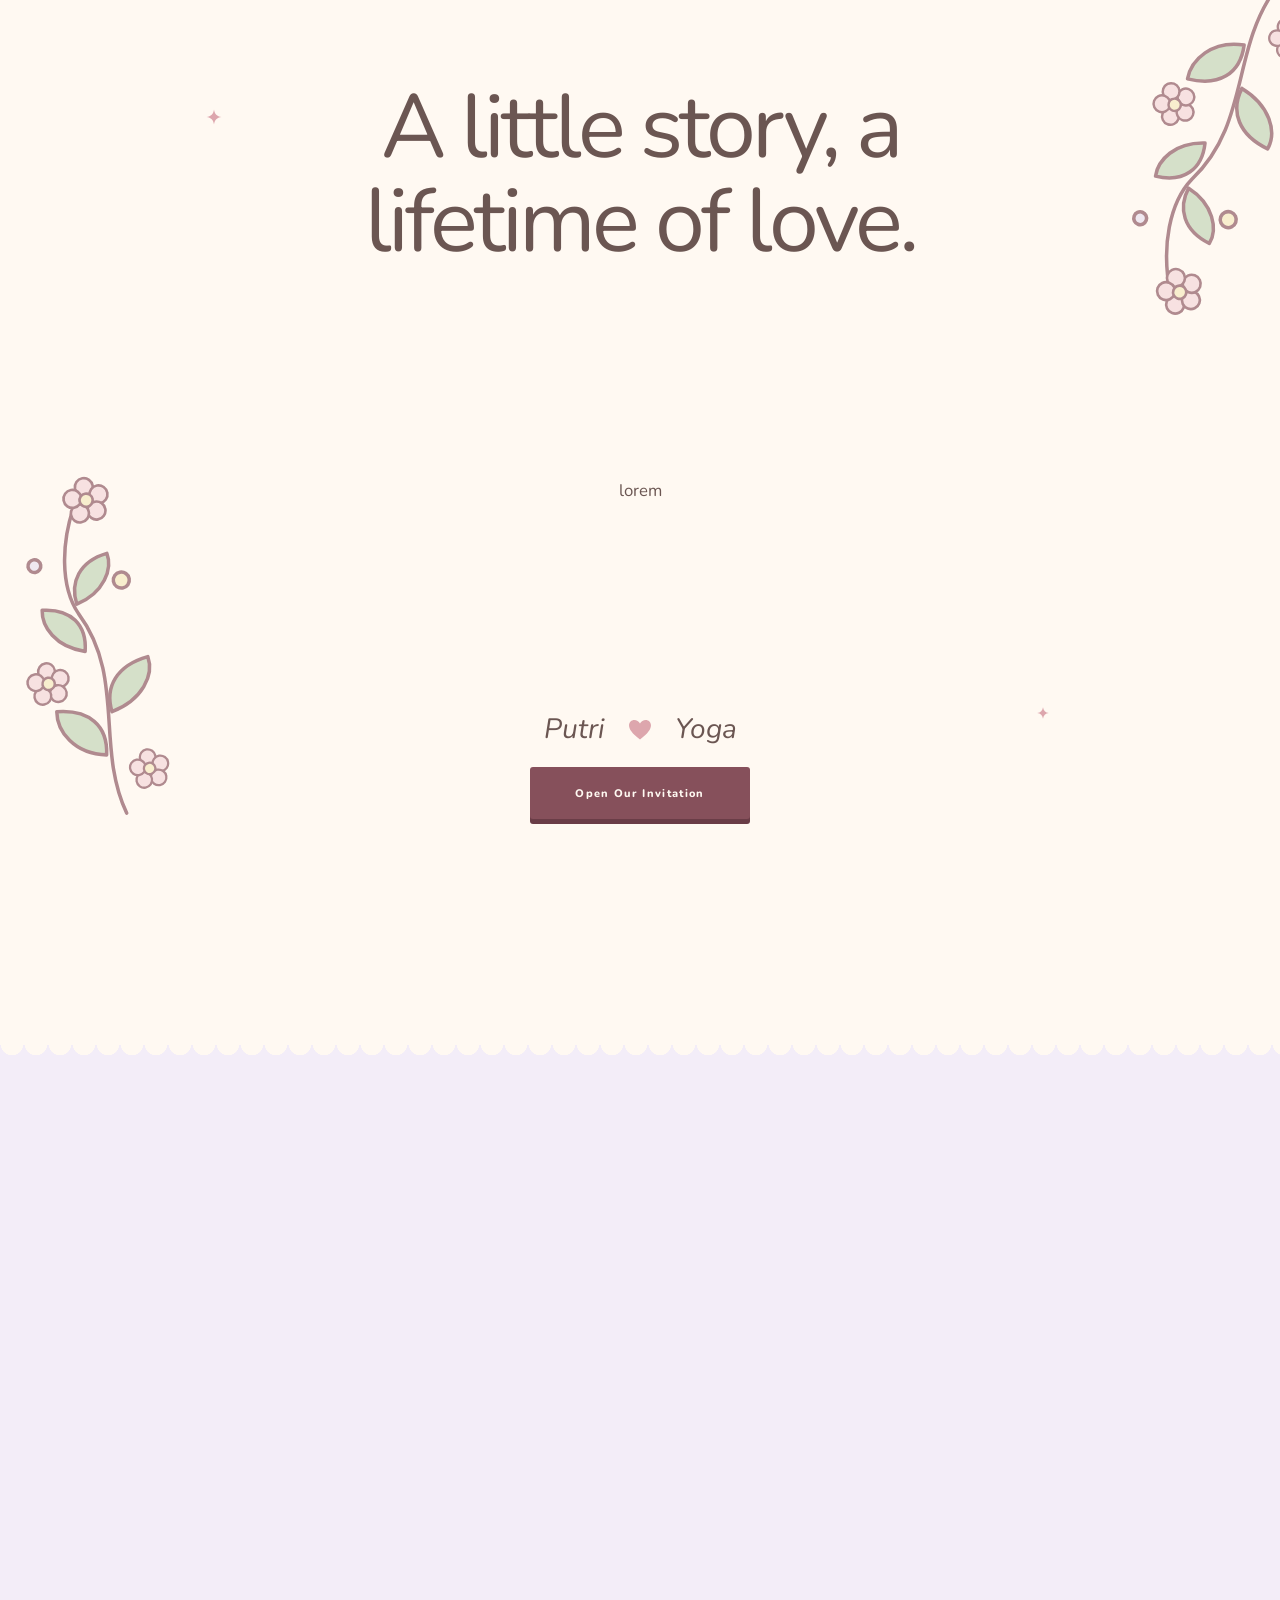
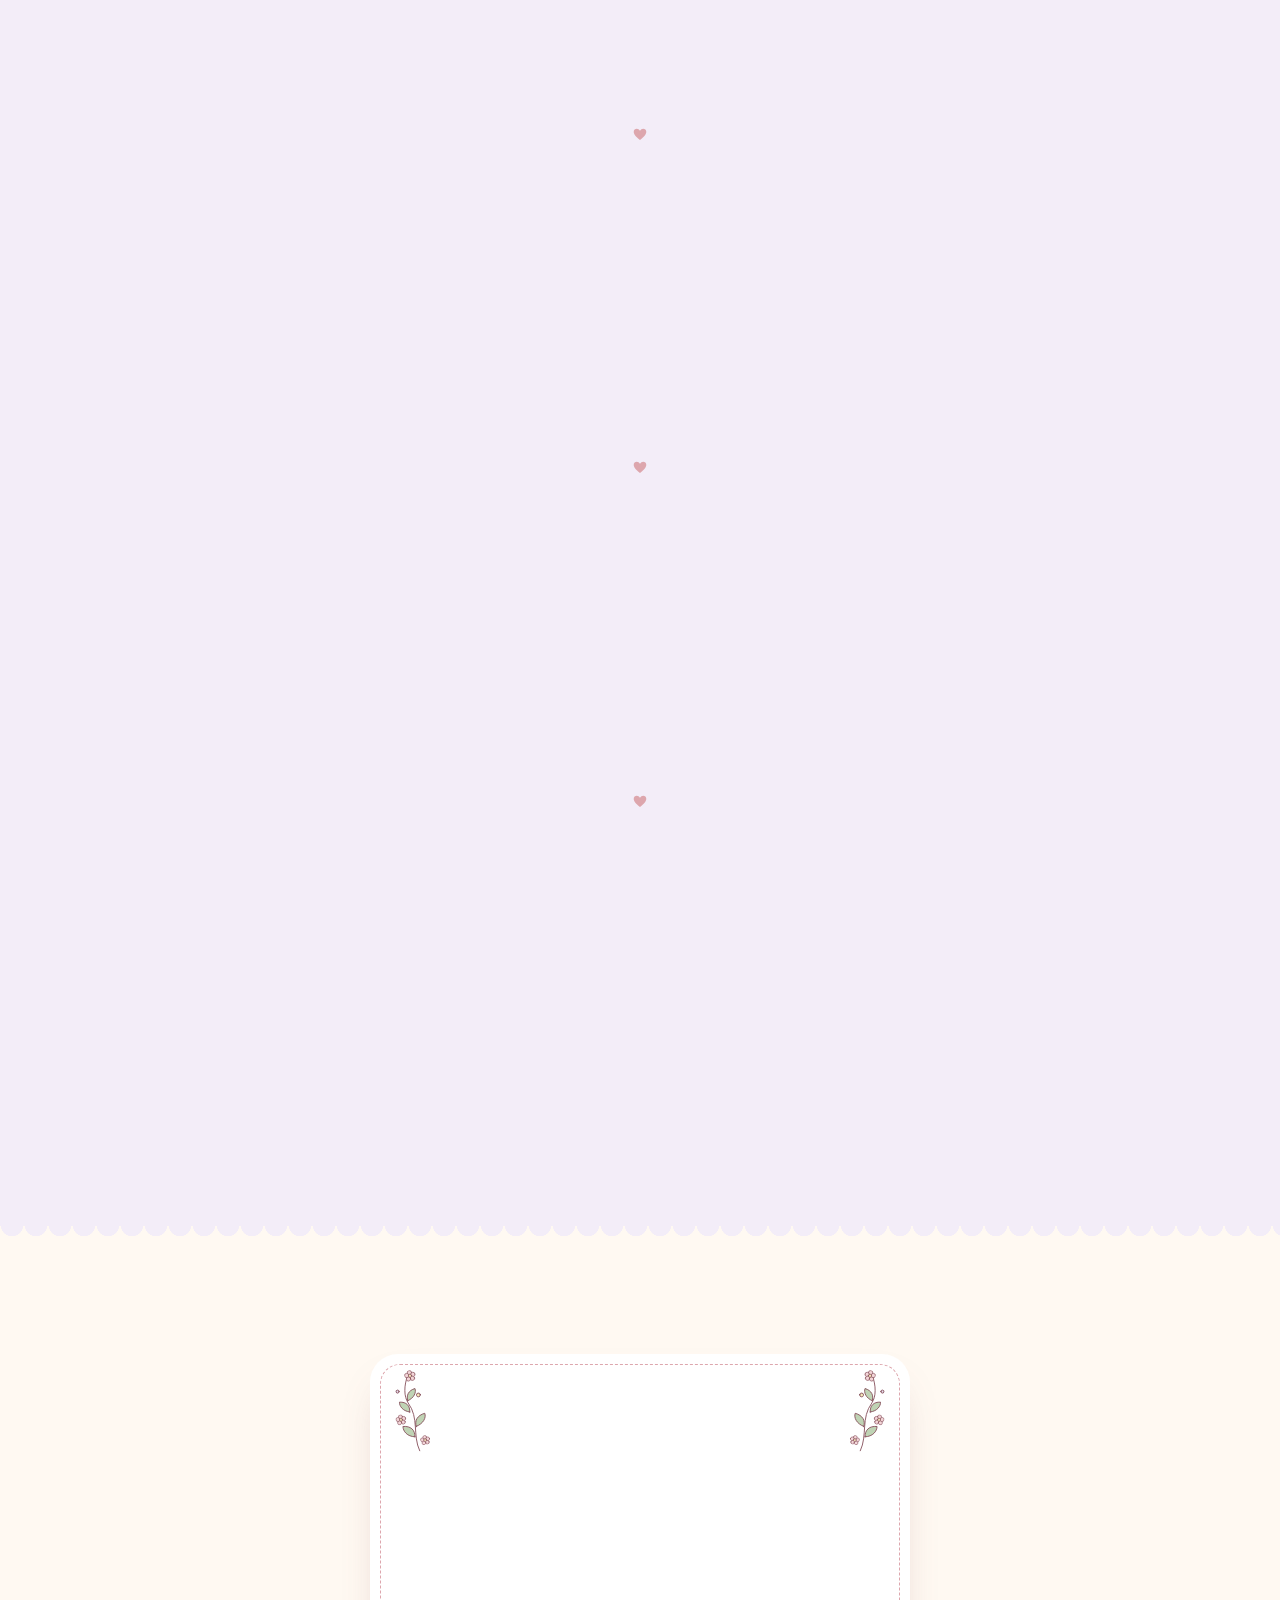
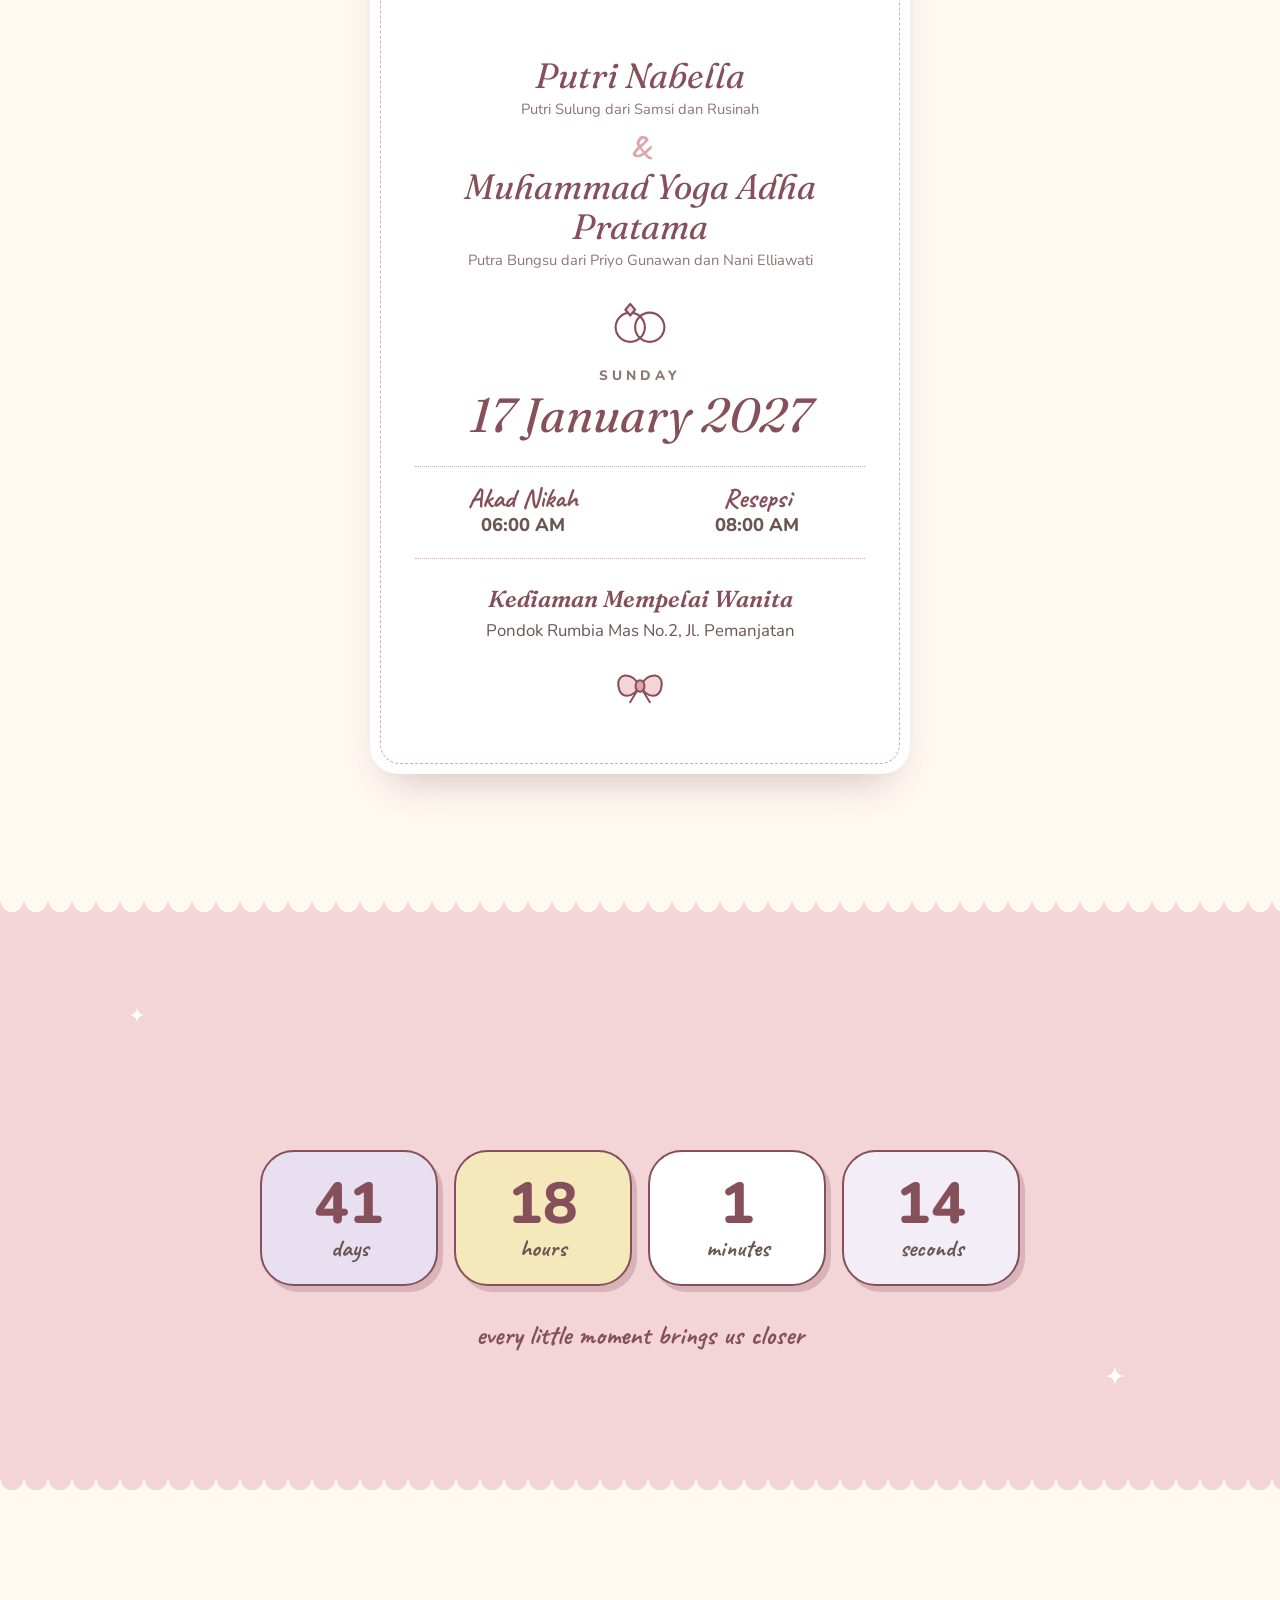
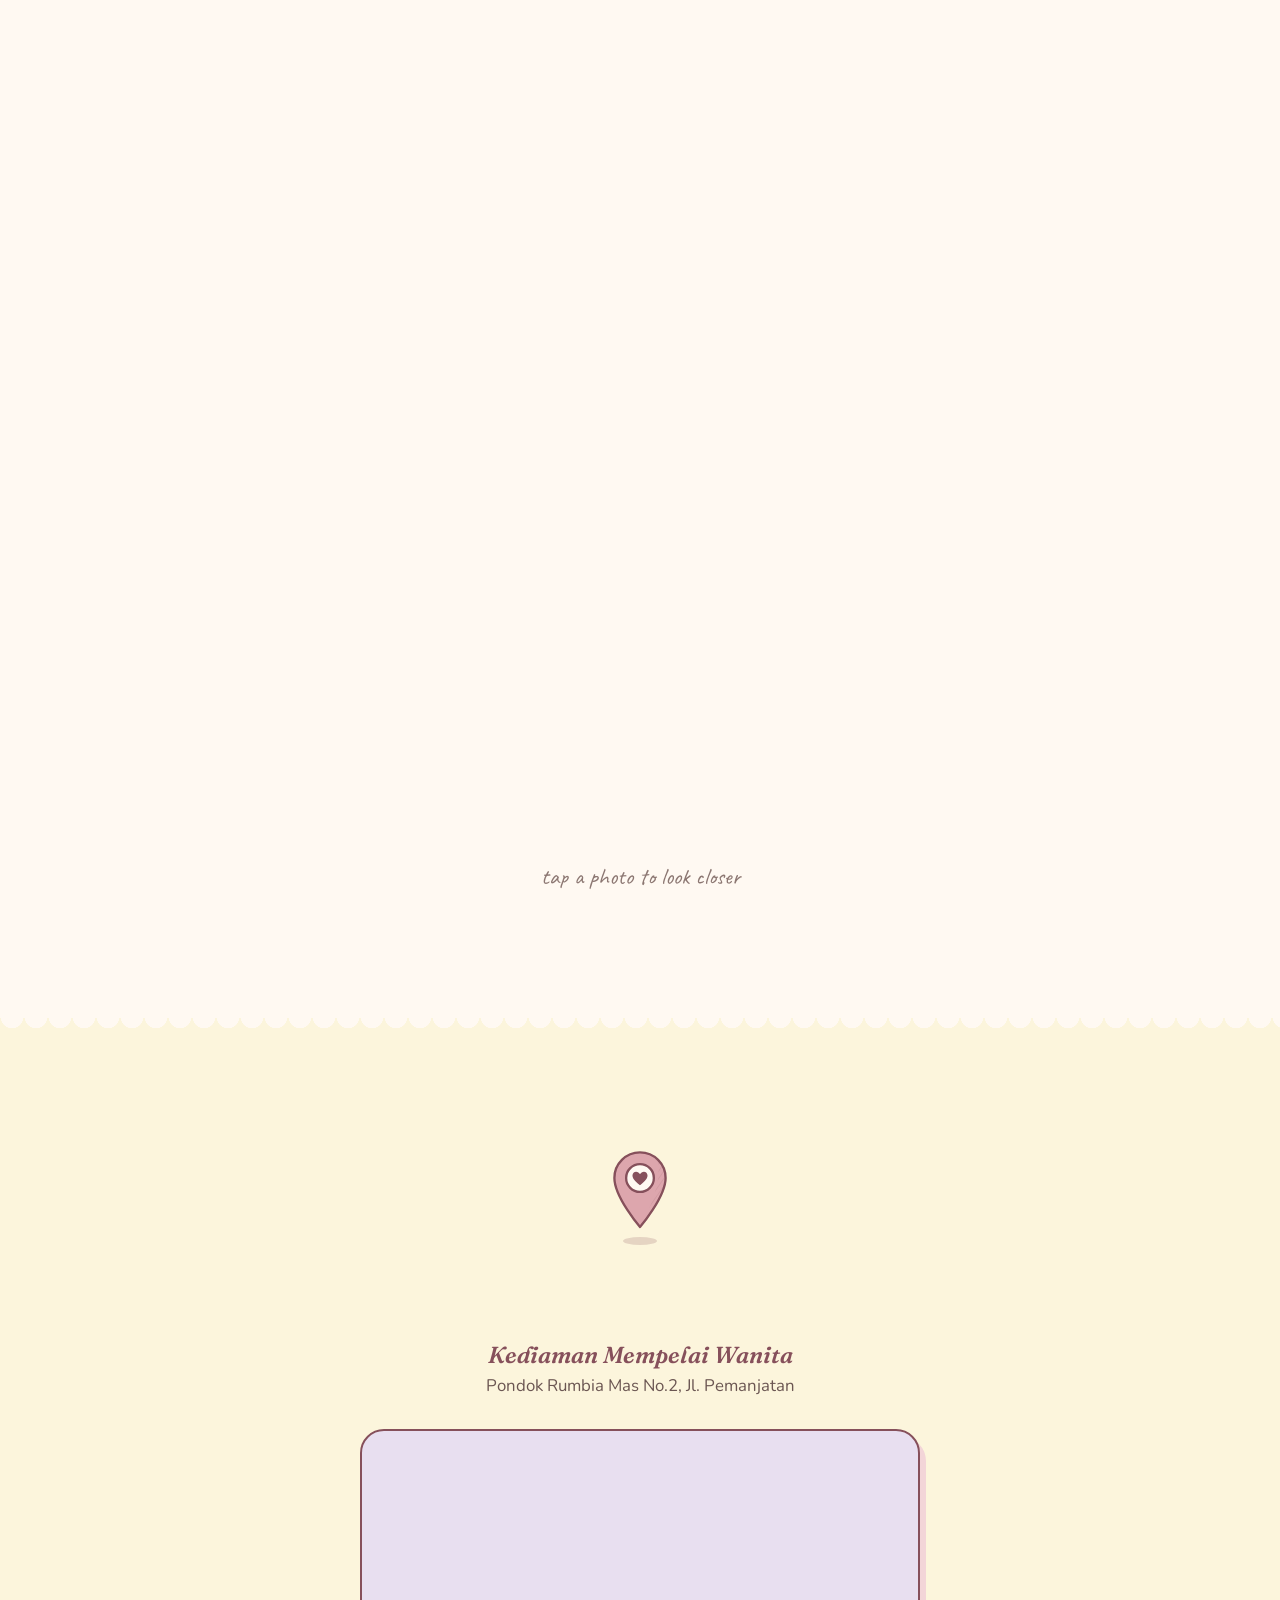
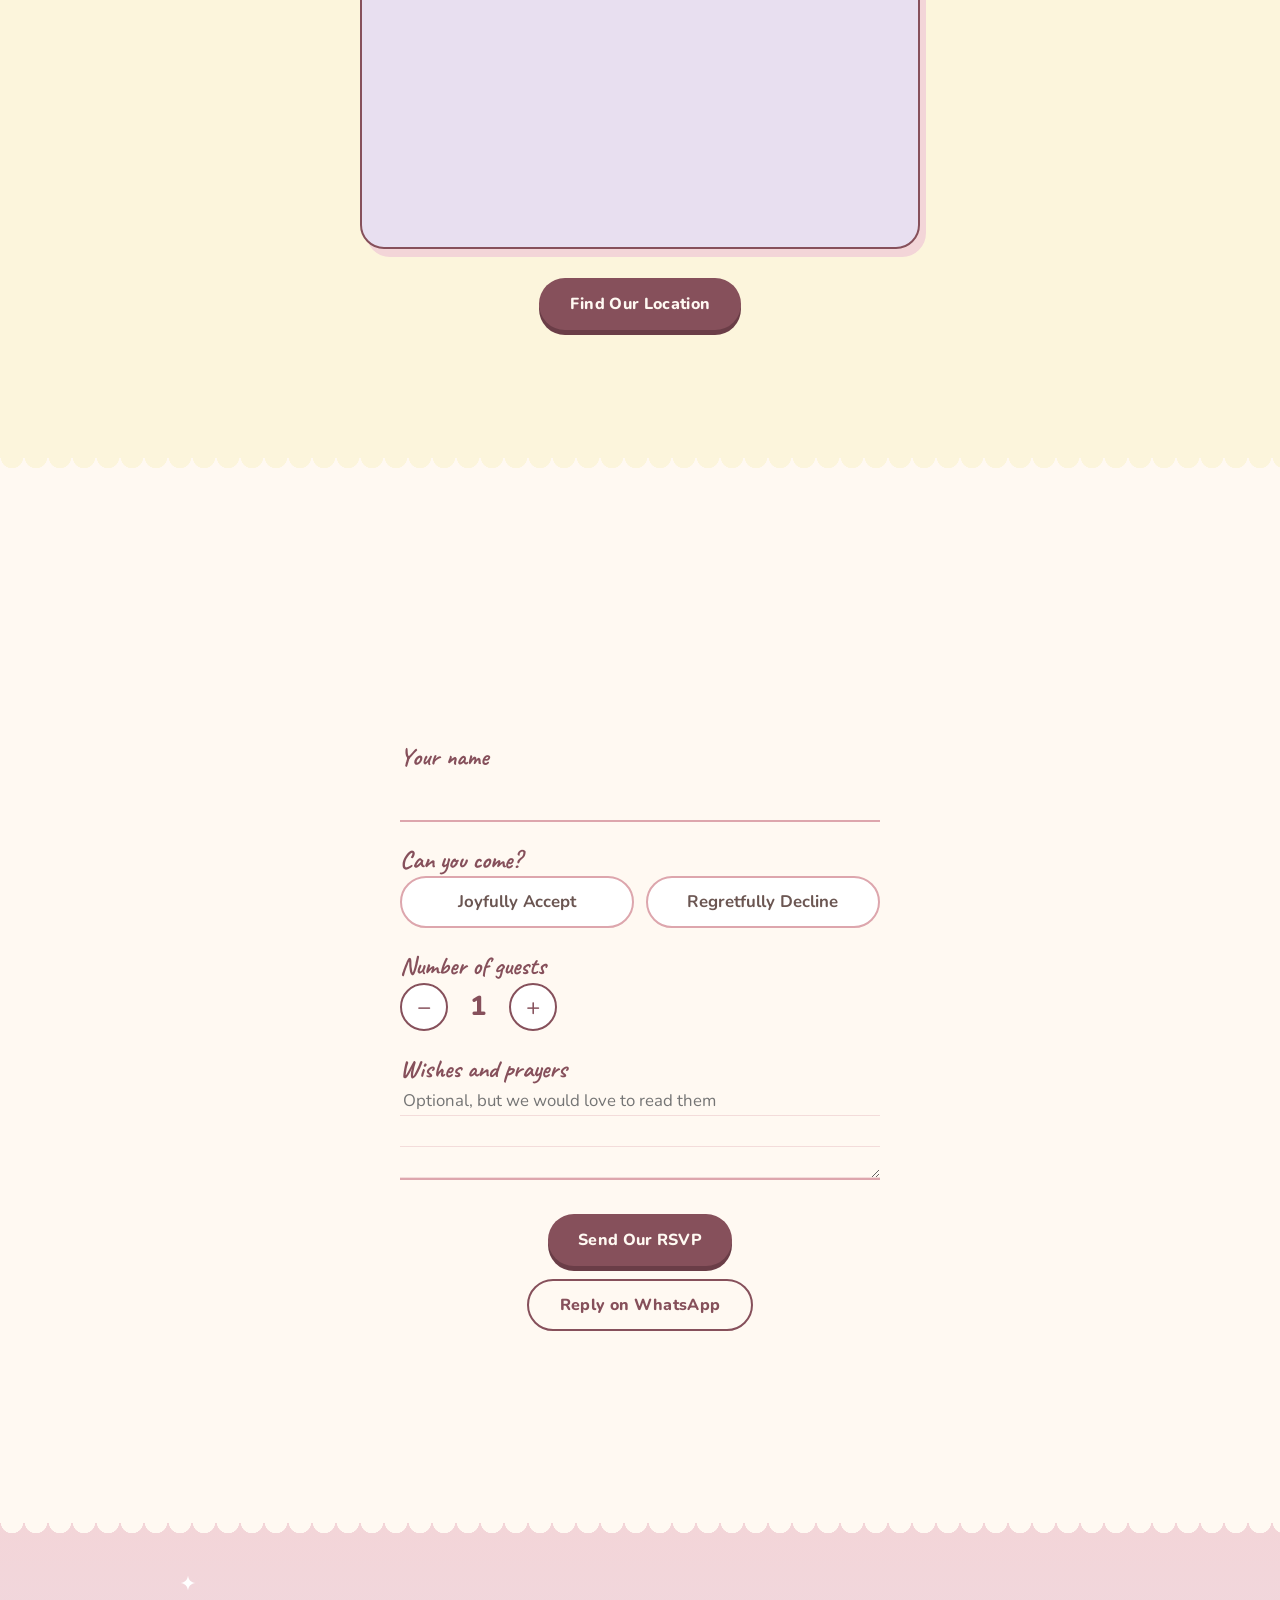
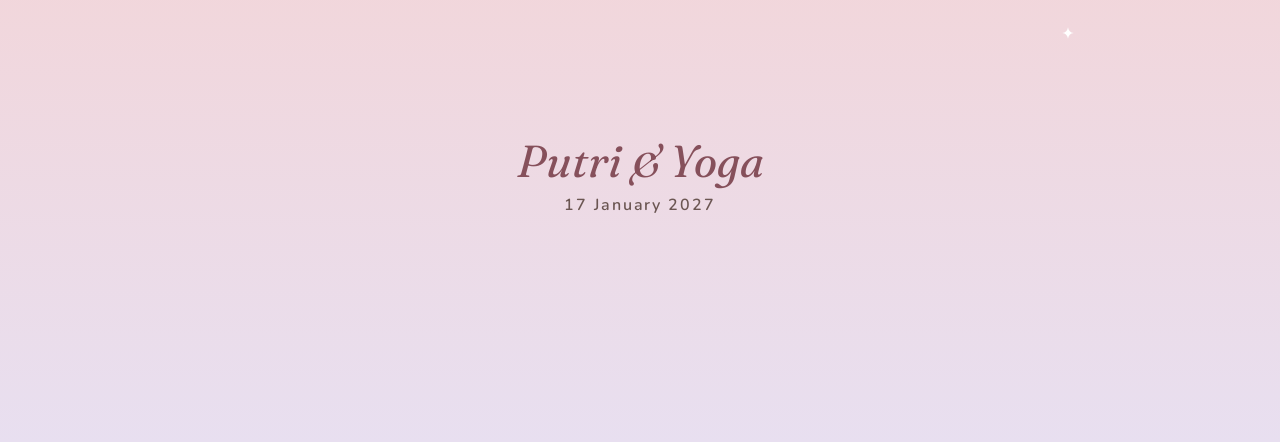
==== mixed.html @ 6aa639ff "mixed revision" ====
<!doctype html>
<html lang="en">
  <head>
    <meta charset="UTF-8" />
    <meta
      name="viewport"
      content="width=device-width, initial-scale=1, viewport-fit=cover"
    />
    <title>The Wedding of Putri &amp; Yoga</title>
    <meta
      name="description"
      content="A little story, a lifetime of love. You are invited to our wedding."
    />
    <!-- WhatsApp / social preview: host the page, then set og:image to an absolute URL of a nice cover picture -->
    <meta property="og:title" content="The Wedding of Putri &amp; Yoga" />
    <meta
      property="og:description"
      content="A little story, a lifetime of love. Open our invitation."
    />
    <meta property="og:type" content="website" />
    <meta name="theme-color" content="#FFF9F2" />
    <link rel="preconnect" href="https://fonts.googleapis.com" />
    <link rel="preconnect" href="https://fonts.gstatic.com" crossorigin />
    <link
      href="https://fonts.googleapis.com/css2?family=Caveat:wght@500;700&family=Fraunces:ital,opsz,wght@0,9..144,400;0,9..144,600;1,9..144,400;1,9..144,600&family=Nunito:wght@400;600;800&display=swap"
      rel="stylesheet"
    />
    <link rel="stylesheet" href="style.css" />
    <noscript
      ><style>
        #intro {
          display: none;
        }
        .w,
        .rv,
        .pop {
          opacity: 1 !important;
          transform: none !important;
          filter: none !important;
        }
      </style></noscript
    >
  </head>
  <body class="locked">
    <!-- =====================================================================
     SVG LIBRARY — every illustration is drawn once here and reused.
     Same pencil outline (#86505B), same pastel fills, same hatch shading.
     ===================================================================== -->
    <svg
      width="0"
      height="0"
      style="position: absolute"
      aria-hidden="true"
      focusable="false"
    >
      <defs>
        <filter id="wobble" x="-5%" y="-5%" width="110%" height="110%">
          <feTurbulence
            type="fractalNoise"
            baseFrequency="0.035"
            numOctaves="2"
            seed="7"
            result="n"
          />
          <feDisplacementMap
            in="SourceGraphic"
            in2="n"
            scale="2.6"
            xChannelSelector="R"
            yChannelSelector="G"
          />
        </filter>
        <!-- colored-pencil hatching used for soft shading -->
        <pattern
          id="hatch"
          width="4"
          height="4"
          patternUnits="userSpaceOnUse"
          patternTransform="rotate(35)"
        >
          <line
            x1="0"
            y1="0"
            x2="0"
            y2="4"
            stroke="#86505B"
            stroke-width="1"
            stroke-opacity=".22"
          />
        </pattern>

        <!-- small decorations -->
        <symbol id="i-heart" viewBox="0 0 24 24">
          <path
            d="M12 21C5.2 15.8 2.6 12.3 2.6 8.8 2.6 6 4.7 4.2 7.1 4.2c2.1 0 3.8 1.2 4.9 3 1.1-1.8 2.8-3 4.9-3 2.4 0 4.5 1.8 4.5 4.6 0 3.5-2.6 7-9.4 12.2Z"
            fill="currentColor"
          />
        </symbol>
        <symbol id="i-sparkle" viewBox="0 0 24 24">
          <path
            d="M12 2C12.8 8 16 11.2 22 12C16 12.8 12.8 16 12 22C11.2 16 8 12.8 2 12C8 11.2 11.2 8 12 2Z"
            fill="currentColor"
          />
        </symbol>
        <symbol id="i-flower" viewBox="0 0 40 40">
          <g class="ln" stroke-width="1.6" fill="#F3D5D8">
            <circle cx="20" cy="9" r="7.5" />
            <circle cx="31" cy="17" r="7.5" />
            <circle cx="27" cy="30" r="7.5" />
            <circle cx="13" cy="30" r="7.5" />
            <circle cx="9" cy="17" r="7.5" />
          </g>
          <circle
            class="ln"
            stroke-width="1.6"
            cx="20"
            cy="20"
            r="5.5"
            fill="#F5E9BB"
          />
        </symbol>
        <symbol id="i-bow" viewBox="0 0 60 40">
          <path
            class="ln"
            d="M30 20C20 3 4 6 6 20C8 35 22 34 30 20Z"
            fill="#F3D5D8"
          />
          <path
            class="ln"
            d="M30 20C40 3 56 6 54 20C52 35 38 34 30 20Z"
            fill="#F3D5D8"
          />
          <path class="ln" d="M27 25L19 38M33 25L41 38" fill="none" />
          <ellipse class="ln" cx="30" cy="20" rx="5" ry="6.5" fill="#DDA6AD" />
        </symbol>
        <symbol id="i-rings" viewBox="0 0 80 50">
          <circle
            class="ln"
            cx="30"
            cy="30"
            r="15"
            fill="none"
            stroke="#DDA6AD"
            stroke-width="4.5"
          />
          <circle
            class="ln"
            cx="50"
            cy="30"
            r="15"
            fill="none"
            stroke="#E7CF7A"
            stroke-width="4.5"
          />
          <path
            class="ln"
            d="M30 6L35 12L30 18L25 12Z"
            fill="#E8DFF0"
            stroke-width="1.8"
          />
        </symbol>
        <symbol id="i-pin" viewBox="0 0 60 80">
          <path
            class="ln"
            d="M30 76C30 76 6 48 6 30A24 24 0 0 1 54 30C54 48 30 76 30 76Z"
            fill="#DDA6AD"
          />
          <path
            d="M30 76C30 76 54 48 54 30C54 24 51 18 47 14C50 40 36 64 30 76Z"
            fill="url(#hatch)"
          />
          <circle class="ln" cx="30" cy="30" r="13" fill="#FFF9F2" />
          <use
            href="#i-heart"
            x="21"
            y="21"
            width="18"
            height="18"
            color="#86505B"
          />
        </symbol>
        <!-- delicate floral branch -->
        <symbol id="i-branch" viewBox="0 0 120 220">
          <path
            class="ln"
            d="M70 214C58 170 84 130 62 86C54 68 58 40 74 14"
            fill="none"
          />
          <g class="ln" stroke-width="1.8" fill="#BFD3B4">
            <path d="M64 176C44 172 36 156 38 144C58 146 68 158 64 176Z" />
            <path d="M72 150C92 146 102 132 100 120C80 122 70 134 72 150Z" />
            <path d="M62 110C44 104 38 90 40 80C58 82 66 94 62 110Z" />
            <path d="M62 80C80 76 88 62 86 52C68 54 60 66 62 80Z" />
          </g>
          <use href="#i-flower" x="22" y="112" width="28" height="28" />
          <use href="#i-flower" x="76" y="176" width="26" height="26" />
          <use href="#i-flower" x="64" y="2" width="30" height="30" />
          <circle
            class="ln"
            stroke-width="1.6"
            cx="92"
            cy="70"
            r="5"
            fill="#F5E9BB"
          />
          <circle
            class="ln"
            stroke-width="1.6"
            cx="40"
            cy="52"
            r="4"
            fill="#E8DFF0"
          />
        </symbol>

        <!-- mini story scenes -->
        <symbol id="s-umbrella" viewBox="0 0 80 80">
          <g class="ln" fill="#F3D5D8">
            <path
              d="M6 36A24 24 0 0 1 54 36Q46 30 38 36Q30 30 22 36Q14 30 6 36Z"
            />
          </g>
          <path class="ln" d="M30 36V64Q30 70 24 68" fill="none" />
          <g class="ln" fill="#E8DFF0">
            <path
              d="M40 46A18 18 0 0 1 76 46Q70 41 64 46Q58 41 52 46Q46 41 40 46Z"
            />
          </g>
          <path class="ln" d="M58 46V68Q58 73 63 71" fill="none" />
          <path
            class="ln"
            stroke-width="1.8"
            d="M10 10v6M24 4v6M44 12v6M70 22v6M4 50v6"
            fill="none"
          />
        </symbol>
        <symbol id="s-cups" viewBox="0 0 80 80">
          <use
            href="#i-heart"
            x="28"
            y="4"
            width="24"
            height="24"
            color="#DDA6AD"
          />
          <path
            class="ln"
            d="M8 40H36V52A10 10 0 0 1 26 62H18A10 10 0 0 1 8 52Z"
            fill="#F5E9BB"
          />
          <path class="ln" d="M36 43H40A5 5 0 0 1 40 53H35" fill="none" />
          <path
            class="ln"
            d="M44 40H72V52A10 10 0 0 1 62 62H54A10 10 0 0 1 44 52Z"
            fill="#E8DFF0"
          />
          <path class="ln" d="M72 43H76A5 5 0 0 1 76 53H71" fill="none" />
          <path class="ln" d="M4 68H76" fill="none" />
        </symbol>
        <symbol id="s-plane" viewBox="0 0 80 80">
          <path class="ln" d="M10 42L72 14L52 66L39 46Z" fill="#FFF9F2" />
          <path class="ln" d="M72 14L39 46L36 60L52 66" fill="#E8DFF0" />
          <path
            class="ln"
            stroke-dasharray="3 5"
            d="M4 68C14 56 20 64 28 54"
            fill="none"
          />
        </symbol>
        <symbol id="s-rings" viewBox="0 0 80 80">
          <use href="#i-rings" x="0" y="16" width="80" height="50" />
          <use
            href="#i-sparkle"
            x="58"
            y="6"
            width="16"
            height="16"
            color="#DDA6AD"
          />
        </symbol>

        <!-- ======= THE BRIDE (hand-drawn digital portrait, replace colors/hair to match) ======= -->
        <symbol id="bride" viewBox="0 0 160 340">
          <path
            class="ln"
            d="M80 30C26 30 16 120 22 232C50 250 110 250 138 232C144 120 134 30 80 30Z"
            fill="#E8DFF0"
            fill-opacity=".8"
          />
          <path
            class="ln"
            d="M80 38C40 38 30 84 34 140C36 168 54 176 60 160L100 160C106 176 124 168 126 140C130 84 120 38 80 38Z"
            fill="#7A5650"
          />
          <rect x="72" y="132" width="16" height="22" fill="#FBE3D3" />
          <path
            class="ln"
            d="M62 146L98 146C102 186 116 244 140 316C108 330 52 330 20 316C44 244 58 186 62 146Z"
            fill="#FFFDF8"
          />
          <path
            d="M98 146C102 186 116 244 140 316C128 322 118 324 108 326C114 262 108 196 98 146Z"
            fill="url(#hatch)"
          />
          <path
            class="ln"
            stroke-width="1.6"
            opacity=".55"
            d="M28 302C50 314 110 314 132 302"
            fill="none"
          />
          <path
            class="ln"
            d="M60 176C74 184 86 184 100 176L103 190C86 198 74 198 57 190Z"
            fill="#DDA6AD"
          />
          <use href="#i-bow" x="62" y="176" width="36" height="24" />
          <ellipse
            class="ln"
            cx="52"
            cy="190"
            rx="10"
            ry="34"
            transform="rotate(14 52 190)"
            fill="#FFFDF8"
          />
          <ellipse
            class="ln"
            cx="108"
            cy="190"
            rx="10"
            ry="34"
            transform="rotate(-14 108 190)"
            fill="#FFFDF8"
          />
          <!-- bouquet -->
          <ellipse
            class="ln"
            stroke-width="1.8"
            cx="62"
            cy="236"
            rx="14"
            ry="6"
            transform="rotate(-28 62 236)"
            fill="#BFD3B4"
          />
          <ellipse
            class="ln"
            stroke-width="1.8"
            cx="98"
            cy="236"
            rx="14"
            ry="6"
            transform="rotate(28 98 236)"
            fill="#BFD3B4"
          />
          <circle
            class="ln"
            stroke-width="1.8"
            cx="80"
            cy="226"
            r="11"
            fill="#F3A9B2"
          />
          <circle
            class="ln"
            stroke-width="1.8"
            cx="66"
            cy="238"
            r="10"
            fill="#CDBBE3"
          />
          <circle
            class="ln"
            stroke-width="1.8"
            cx="94"
            cy="238"
            r="10"
            fill="#F5E9BB"
          />
          <circle cx="80" cy="226" r="3" fill="#86505B" opacity=".6" />
          <circle class="ln" cx="68" cy="248" r="6.5" fill="#FBE3D3" />
          <circle class="ln" cx="92" cy="248" r="6.5" fill="#FBE3D3" />
          <!-- head -->
          <ellipse class="ln" cx="80" cy="100" rx="42" ry="40" fill="#FBE3D3" />
          <path
            class="ln"
            d="M38 94C42 56 68 50 80 58C92 50 118 56 122 94C108 80 96 72 80 72C64 74 52 80 38 94Z"
            fill="#7A5650"
          />
          <use href="#i-flower" x="40" y="46" width="22" height="22" />
          <use href="#i-flower" x="96" y="46" width="22" height="22" />
          <circle
            class="ln"
            stroke-width="1.6"
            cx="80"
            cy="54"
            r="6"
            fill="#F5E9BB"
          />
          <ellipse cx="64" cy="106" rx="3.3" ry="4.3" fill="#4A3333" />
          <ellipse cx="96" cy="106" rx="3.3" ry="4.3" fill="#4A3333" />
          <circle cx="65" cy="104.5" r="1.2" fill="#fff" />
          <circle cx="97" cy="104.5" r="1.2" fill="#fff" />
          <path
            class="ln"
            stroke-width="1.6"
            d="M58 101L54 98M102 101L106 98"
            fill="none"
          />
          <path
            class="ln"
            stroke-width="1.8"
            d="M57 94Q64 90 71 93M89 93Q96 90 103 94"
            fill="none"
            opacity=".7"
          />
          <circle cx="54" cy="118" r="7" fill="#F0A9B0" opacity=".55" />
          <circle cx="106" cy="118" r="7" fill="#F0A9B0" opacity=".55" />
          <path
            class="ln"
            stroke-width="2"
            d="M72 121Q80 129 88 121"
            fill="none"
          />
        </symbol>

        <!-- ======= THE GROOM ======= -->
        <symbol id="groom" viewBox="0 0 150 340">
          <rect
            class="ln"
            x="48"
            y="252"
            width="20"
            height="68"
            rx="9"
            fill="#B7A9CC"
          />
          <rect
            class="ln"
            x="82"
            y="252"
            width="20"
            height="68"
            rx="9"
            fill="#B7A9CC"
          />
          <ellipse class="ln" cx="56" cy="326" rx="16" ry="8" fill="#86505B" />
          <ellipse class="ln" cx="94" cy="326" rx="16" ry="8" fill="#86505B" />
          <rect
            class="ln"
            x="14"
            y="150"
            width="24"
            height="106"
            rx="12"
            fill="#CFC3E0"
            transform="rotate(5 26 150)"
          />
          <rect
            class="ln"
            x="112"
            y="150"
            width="24"
            height="106"
            rx="12"
            fill="#CFC3E0"
            transform="rotate(-5 124 150)"
          />
          <circle class="ln" cx="22" cy="264" r="8" fill="#F6D9C2" />
          <circle class="ln" cx="128" cy="264" r="8" fill="#F6D9C2" />
          <rect x="68" y="130" width="14" height="24" fill="#F6D9C2" />
          <path
            class="ln"
            d="M36 152C36 144 52 142 75 142C98 142 114 144 114 152L118 270C98 280 52 280 32 270Z"
            fill="#CFC3E0"
          />
          <path
            d="M96 150L118 270C108 274 100 277 92 278Z"
            fill="url(#hatch)"
          />
          <path class="ln" d="M60 144L75 216L90 144Z" fill="#FFFDF8" />
          <path
            class="ln"
            d="M60 144L72 192L52 172Z M90 144L78 192L98 172Z"
            fill="#B7A9CC"
          />
          <path
            class="ln"
            d="M75 160L60 152L60 168Z M75 160L90 152L90 168Z"
            fill="#86505B"
          />
          <circle
            class="ln"
            stroke-width="1.6"
            cx="75"
            cy="160"
            r="4"
            fill="#DDA6AD"
          />
          <circle cx="75" cy="208" r="2" fill="#86505B" />
          <circle cx="75" cy="226" r="2" fill="#86505B" />
          <use href="#i-flower" x="92" y="172" width="16" height="16" />
          <!-- head -->
          <g transform="translate(0 8)">
            <circle class="ln" cx="30" cy="96" r="7" fill="#F6D9C2" />
            <circle class="ln" cx="120" cy="96" r="7" fill="#F6D9C2" />
            <ellipse
              class="ln"
              cx="75"
              cy="92"
              rx="44"
              ry="42"
              fill="#F6D9C2"
            />
            <path
              class="ln"
              d="M31 88C26 44 58 32 78 36C104 34 124 54 119 90C112 70 98 62 80 62C62 62 42 70 31 88Z"
              fill="#4F3A36"
            />
            <ellipse cx="60" cy="98" rx="3.3" ry="4.3" fill="#4A3333" />
            <ellipse cx="90" cy="98" rx="3.3" ry="4.3" fill="#4A3333" />
            <circle cx="61" cy="96.5" r="1.2" fill="#fff" />
            <circle cx="91" cy="96.5" r="1.2" fill="#fff" />
            <path
              class="ln"
              stroke-width="2"
              d="M52 87Q60 83 67 87M83 87Q90 83 98 87"
              fill="none"
              opacity=".75"
            />
            <circle cx="49" cy="112" r="7" fill="#F0A9B0" opacity=".55" />
            <circle cx="101" cy="112" r="7" fill="#F0A9B0" opacity=".55" />
            <path
              class="ln"
              stroke-width="2"
              d="M64 111Q75 124 86 111Z"
              fill="#fff"
            />
            <g class="glasses" style="display: none">
              <circle
                class="ln"
                stroke-width="2"
                cx="60"
                cy="98"
                r="11"
                fill="none"
              />
              <circle
                class="ln"
                stroke-width="2"
                cx="90"
                cy="98"
                r="11"
                fill="none"
              />
              <path class="ln" stroke-width="2" d="M71 97H79" fill="none" />
            </g>
          </g>
        </symbol>

        <!-- ======= THE COUPLE (composed from bride + groom) ======= -->
        <symbol id="couple" viewBox="0 0 310 350">
          <ellipse
            cx="155"
            cy="338"
            rx="112"
            ry="8"
            fill="#DDA6AD"
            opacity=".35"
          />
          <g transform="rotate(3 94 340)">
            <use href="#bride" x="14" y="8" width="160" height="340" />
          </g>
          <g transform="rotate(-3 227 340)">
            <use href="#groom" x="146" y="-26" width="162" height="367" />
          </g>
          <use
            href="#i-heart"
            x="140"
            y="34"
            width="24"
            height="24"
            color="#DDA6AD"
            class="bob"
          />
          <use
            href="#i-sparkle"
            x="262"
            y="22"
            width="14"
            height="14"
            color="#E7CF7A"
          />
          <use
            href="#i-sparkle"
            x="30"
            y="30"
            width="12"
            height="12"
            color="#DDA6AD"
          />
        </symbol>
      </defs>
    </svg>

    <div id="hearts" aria-hidden="true"></div>
    <audio id="bgm" loop preload="none"></audio>
    <button
      id="music"
      class="music"
      type="button"
      aria-label="Play background music"
      aria-pressed="false"
    >
      <svg
        class="note-ic ic"
        viewBox="0 0 24 24"
        style="width: 22px; height: 22px"
        fill="currentColor"
      >
        <path
          d="M9 18V6l11-2v12"
          fill="none"
          stroke="currentColor"
          stroke-width="2"
          stroke-linecap="round"
          stroke-linejoin="round"
        />
        <circle cx="6.5" cy="18" r="3" />
        <circle cx="17.5" cy="16" r="3" />
      </svg>
      <span class="eq"><i></i><i></i><i></i></span>
    </button>
    <div id="toast" class="toast" role="status" aria-live="polite"></div>

    <!-- =====================================================================
     SECTION 1 — OPENING ENVELOPE
     ===================================================================== -->
    <section id="intro" aria-label="Opening">
      <svg
        class="intro-corner"
        style="left: -14px; bottom: 8%; transform: rotate(-10deg)"
        viewBox="0 0 120 220"
        aria-hidden="true"
      >
        <use href="#i-branch" />
      </svg>
      <svg
        class="intro-corner"
        style="right: -18px; top: -34px; transform: scaleX(-1) rotate(160deg)"
        viewBox="0 0 120 220"
        aria-hidden="true"
      >
        <use href="#i-branch" />
      </svg>
      <svg
        class="twinkle"
        style="left: 16%; top: 12%; width: 18px; height: 18px"
        viewBox="0 0 24 24"
        aria-hidden="true"
      >
        <use href="#i-sparkle" />
      </svg>
      <svg
        class="twinkle"
        style="right: 18%; bottom: 20%; width: 14px; height: 14px; --dl: 1.2s"
        viewBox="0 0 24 24"
        aria-hidden="true"
      >
        <use href="#i-sparkle" />
      </svg>

      <h2
        class="intro-title"
        id="introTitle"
        data-words="A little story, a lifetime of love."
      ></h2>

      <div class="stage" id="stage">lorem</div>

      <p class="intro-names">
        <span data-cfg="bride"></span
        ><svg class="ic" viewBox="0 0 24 24" aria-label="and">
          <use href="#i-heart" /></svg
        ><span data-cfg="groom"></span>
      </p>
      <button id="openBtn" class="btn intro-btn" type="button">
        Open Our Invitation
      </button>
    </section>

    <main id="site">
      <!-- =====================================================================
     SECTION 2 — WEDDING COVER
     ===================================================================== -->
      <section id="cover" class="sec bg-cream" aria-labelledby="coverNames">
        <svg
          class="twinkle"
          style="left: 12%; top: 16%; width: 16px; height: 16px"
          viewBox="0 0 24 24"
          aria-hidden="true"
        >
          <use href="#i-sparkle" />
        </svg>
        <svg
          class="twinkle"
          style="right: 12%; top: 32%; width: 20px; height: 20px; --dl: 1s"
          viewBox="0 0 24 24"
          aria-hidden="true"
        >
          <use href="#i-sparkle" />
        </svg>
        <div class="wrap">
          <p class="cover-top">THE WEDDING OF</p>
          <div class="arch plx" data-speed=".05">
            <!-- Replace with your own illustration: set CONFIG.couplePortraitSrc -->
            <div class="arch-in" id="portrait">
              <svg
                class="draw"
                viewBox="0 0 310 350"
                role="img"
                aria-label="Illustrated portrait of the couple"
              >
                <use href="#couple" />
              </svg>
            </div>
            <svg
              class="branch-l plx"
              data-speed="-.03"
              viewBox="0 0 120 220"
              aria-hidden="true"
            >
              <use href="#i-branch" />
            </svg>
            <svg
              class="branch-r plx"
              data-speed="-.03"
              viewBox="0 0 120 220"
              aria-hidden="true"
            >
              <use href="#i-branch" />
            </svg>
          </div>
          <h1 id="coverNames">
            <span class="nm rv-words" data-cfg="bride"></span>
            <span class="amp" aria-hidden="true">&amp;</span>
            <span class="nm rv-words" data-cfg="groom" data-base=".6s"></span>
          </h1>
          <p
            class="date-line rv-words"
            data-cfg="dateFull"
            data-base="1.2s"
          ></p>
          <p class="scroll-hint rv">scroll gently, our story is next</p>
        </div>
      </section>

      <!-- =====================================================================
     SECTION 3 — OUR LOVE STORY
     ===================================================================== -->
      <section
        id="story"
        class="sec bg-lav scallop"
        style="--prev: var(--cream)"
        aria-labelledby="storyH"
      >
        <div class="wrap">
          <header class="sec-head">
            <h2 id="storyH" class="script rv-words">Our little love story</h2>
            <svg class="scribble rv" viewBox="0 0 220 16" aria-hidden="true">
              <path pathLength="1" d="M4 10C34 2 62 16 96 8S160 4 216 9" />
            </svg>
          </header>
          <p class="diary-note rv">
            Dear friends and family, here are a few pages from our diary. Every
            page is a small moment that led us to this one.
          </p>

          <!-- EDIT: change the text, dates and photos (data-src) for each page of the diary -->
          <ol class="timeline">
            <li class="entry">
              <figure
                class="polaroid pop tape"
                data-cap="our first hello"
                data-src=""
                style="--r: -4deg"
              ></figure>
              <div class="note rv">
                <svg class="mini" viewBox="0 0 80 80" aria-hidden="true">
                  <use href="#s-umbrella" />
                </svg>
                <h3>First meeting</h3>
                <span class="when">SPRING 2019</span>
                <p>
                  A rainy afternoon, two umbrellas and one very long
                  conversation. We both said we would only stay five minutes.
                </p>
              </div>
            </li>
            <li class="entry">
              <figure
                class="polaroid pop tape"
                data-cap="coffee, nerves, smiles"
                data-src=""
                style="--r: 3deg"
              ></figure>
              <div class="note rv">
                <svg class="mini" viewBox="0 0 80 80" aria-hidden="true">
                  <use href="#s-cups" />
                </svg>
                <h3>First date</h3>
                <span class="when">SUMMER 2019</span>
                <p>
                  Two cups of coffee gone cold. We were too nervous to finish
                  them and too happy to leave.
                </p>
              </div>
            </li>
            <li class="entry">
              <figure
                class="polaroid pop tape"
                data-cap="our first trip"
                data-src=""
                style="--r: -2deg"
              ></figure>
              <div class="note rv">
                <svg class="mini" viewBox="0 0 80 80" aria-hidden="true">
                  <use href="#s-plane" />
                </svg>
                <h3>Little adventures</h3>
                <span class="when">2020 TO 2025</span>
                <p>
                  Road trips, silly songs and long walks home. Slowly, home
                  started to mean the person next to us.
                </p>
              </div>
            </li>
            <li class="entry">
              <figure
                class="polaroid pop tape"
                data-cap="she said yes!"
                data-src=""
                style="--r: 4deg"
              ></figure>
              <div class="note rv">
                <svg class="mini" viewBox="0 0 80 80" aria-hidden="true">
                  <use href="#s-rings" />
                </svg>
                <h3>The beginning of forever</h3>
                <span class="when">2026</span>
                <p>
                  One question, one happy yes, and a whole lifetime of mornings
                  to look forward to.
                </p>
              </div>
            </li>
          </ol>
        </div>
      </section>

      <!-- =====================================================================
     SECTION 4 — WEDDING ANNOUNCEMENT
     ===================================================================== -->
      <section
        id="invite"
        class="sec bg-cream scallop"
        style="--prev: var(--lav-soft)"
        aria-labelledby="inviteH"
      >
        <div class="wrap">
          <div class="card">
            <svg class="corner c-l" viewBox="0 0 120 220" aria-hidden="true">
              <use href="#i-branch" />
            </svg>
            <svg class="corner c-r" viewBox="0 0 120 220" aria-hidden="true">
              <use href="#i-branch" />
            </svg>
            <h2
              id="inviteH"
              class="script rv-words"
              style="padding: 1.6rem 1.2rem 0"
            >
              Two hearts, one beautiful beginning.
            </h2>
            <p class="invite-lead rv">
              Together with our beloved families, we joyfully invite you to
              celebrate our wedding.
            </p>

            <p class="fullname" data-cfg="brideFull"></p>
            <p class="parents" data-cfg="brideParents"></p>
            <p class="and" aria-hidden="true">&amp;</p>
            <p class="fullname" data-cfg="groomFull"></p>
            <p class="parents" data-cfg="groomParents"></p>

            <svg class="divider" viewBox="0 0 80 50" aria-hidden="true">
              <use href="#i-rings" />
            </svg>

            <p class="weekday" data-cfg="weekdayCaps"></p>
            <p class="big-date" data-cfg="dateLong"></p>
            <div class="times">
              <div><b>Akad Nikah</b><span data-cfg="ceremonyTime"></span></div>
              <div><b>Resepsi</b><span data-cfg="receptionTime"></span></div>
            </div>
            <p class="venue-name" data-cfg="venue"></p>
            <p
              data-cfg="address"
              style="max-width: 20rem; margin: 0.3rem auto 0"
            ></p>
            <svg
              style="width: 54px; margin-top: 1.4rem"
              viewBox="0 0 60 40"
              aria-hidden="true"
            >
              <use href="#i-bow" />
            </svg>
          </div>
        </div>
      </section>

      <!-- =====================================================================
     SECTION 5 — COUNTDOWN
     ===================================================================== -->
      <section
        id="countdown"
        class="sec bg-blush scallop"
        style="--prev: var(--cream)"
        aria-labelledby="cdH"
      >
        <svg
          class="twinkle"
          style="left: 10%; top: 18%; width: 18px; height: 18px; color: #fff"
          viewBox="0 0 24 24"
          aria-hidden="true"
        >
          <use href="#i-sparkle" />
        </svg>
        <svg
          class="twinkle"
          style="
            right: 12%;
            bottom: 16%;
            width: 22px;
            height: 22px;
            color: #fff;
            --dl: 1.4s;
          "
          viewBox="0 0 24 24"
          aria-hidden="true"
        >
          <use href="#i-sparkle" />
        </svg>
        <div class="wrap">
          <header class="sec-head">
            <h2 id="cdH" class="script rv-words">Until our forever begins</h2>
          </header>
          <div class="cd" role="timer" aria-label="Countdown to the wedding">
            <div class="cd-tile">
              <span class="num" id="cd-d">0</span><span class="lbl">days</span>
            </div>
            <div class="cd-tile">
              <span class="num" id="cd-h">0</span><span class="lbl">hours</span>
            </div>
            <div class="cd-tile">
              <span class="num" id="cd-m">0</span
              ><span class="lbl">minutes</span>
            </div>
            <div class="cd-tile">
              <span class="num" id="cd-s">0</span
              ><span class="lbl">seconds</span>
            </div>
          </div>
          <p class="cd-msg" id="cdMsg"></p>
        </div>
      </section>

      <!-- =====================================================================
     SECTION 6 — GALLERY
     ===================================================================== -->
      <section
        id="gallery"
        class="sec bg-cream scallop"
        style="--prev: var(--blush)"
        aria-labelledby="galH"
      >
        <div class="wrap">
          <header class="sec-head">
            <h2 id="galH" class="script rv-words">Our little gallery</h2>
            <svg class="scribble rv" viewBox="0 0 220 16" aria-hidden="true">
              <path pathLength="1" d="M4 10C34 2 62 16 96 8S160 4 216 9" />
            </svg>
          </header>
          <!-- EDIT: set data-src="photos/your-image.jpg" on each button (square photos look best) -->
          <div class="grid" id="grid">
            <button
              type="button"
              class="polaroid pop"
              data-cap="together"
              data-src=""
              style="--r: -3deg"
            ></button>
            <button
              type="button"
              class="polaroid pop"
              data-cap="adventure time"
              data-src=""
              style="--r: 2.5deg"
            ></button>
            <button
              type="button"
              class="polaroid pop"
              data-cap="quiet days"
              data-src=""
              style="--r: -1.5deg"
            ></button>
            <button
              type="button"
              class="polaroid pop"
              data-cap="our people"
              data-src=""
              style="--r: 3.5deg"
            ></button>
            <button
              type="button"
              class="polaroid pop"
              data-cap="silly us"
              data-src=""
              style="--r: -3.5deg"
            ></button>
            <button
              type="button"
              class="polaroid pop"
              data-cap="always"
              data-src=""
              style="--r: 2deg"
            ></button>
          </div>
          <p class="caption" style="margin-top: 2rem">
            tap a photo to look closer
          </p>
        </div>
      </section>

      <!-- =====================================================================
     SECTION 7 — LOCATION
     ===================================================================== -->
      <section
        id="location"
        class="sec bg-butter scallop"
        style="--prev: var(--cream)"
        aria-labelledby="locH"
      >
        <div class="wrap">
          <svg
            class="pin"
            viewBox="0 0 60 80"
            role="img"
            aria-label="Location pin"
          >
            <use href="#i-pin" />
          </svg>
          <div class="pin-shadow" aria-hidden="true"></div>
          <h2 id="locH" class="script rv-words">Where we will be</h2>
          <p class="venue-name" style="margin-top: 1rem" data-cfg="venue"></p>
          <p
            data-cfg="address"
            style="max-width: 22rem; margin: 0.2rem auto 0"
          ></p>
          <div class="map-frame">
            <iframe
              id="mapFrame"
              title="Map showing the wedding venue"
              loading="lazy"
              referrerpolicy="no-referrer-when-downgrade"
            ></iframe>
          </div>
          <a id="mapBtn" class="btn" target="_blank" rel="noopener"
            >Find Our Location</a
          >
        </div>
      </section>

      <!-- =====================================================================
     SECTION 8 — RSVP
     ===================================================================== -->
      <section
        id="rsvp"
        class="sec bg-cream scallop"
        style="--prev: var(--butter-soft)"
        aria-labelledby="rsvpH"
      >
        <div class="wrap">
          <header class="sec-head">
            <h2 id="rsvpH" class="script rv-words">
              Will you celebrate with us?
            </h2>
            <p class="rv" style="margin-top: 0.6rem">
              Please reply before <strong data-cfg="rsvpBy"></strong>.
            </p>
          </header>
          <form id="rsvpForm" novalidate>
            <div class="field">
              <label for="gName">Your name</label
              ><input
                type="text"
                id="gName"
                name="name"
                autocomplete="name"
                required
              />
            </div>
            <fieldset class="field">
              <legend>Can you come?</legend>
              <div class="choices">
                <label class="choice"
                  ><input
                    type="radio"
                    name="attendance"
                    value="Joyfully Accept"
                    required
                  /><span>Joyfully Accept</span></label
                >
                <label class="choice"
                  ><input
                    type="radio"
                    name="attendance"
                    value="Regretfully Decline"
                  /><span>Regretfully Decline</span></label
                >
              </div>
            </fieldset>
            <div class="field">
              <label for="gCount">Number of guests</label>
              <div class="stepper">
                <button type="button" id="gMinus" aria-label="One fewer guest">
                  &minus;</button
                ><output id="gCount" aria-live="polite">1</output
                ><button type="button" id="gPlus" aria-label="One more guest">
                  +
                </button>
              </div>
            </div>
            <div class="field">
              <label for="gWish">Wishes and prayers</label
              ><textarea
                id="gWish"
                name="wishes"
                rows="3"
                placeholder="Optional, but we would love to read them"
              ></textarea>
            </div>
            <div class="form-actions">
              <button class="btn" type="submit">Send Our RSVP</button>
              <button class="btn ghost" type="button" id="waBtn" hidden>
                Reply on WhatsApp
              </button>
              <div id="status" role="status" aria-live="polite"></div>
            </div>
          </form>

          <!-- Setup notes: removed automatically once CONFIG.rsvpEndpoint is filled in -->
          <details class="dev-note" id="devNote">
            <summary>
              For the couple: connect this form (hidden from guests once
              connected)
            </summary>
            <p style="margin-top: 0.5rem">
              <b>Nothing is saved yet.</b> Until you set
              <code>CONFIG.rsvpEndpoint</code>, this form only shows a notice.
              To collect replies in Google Sheets:
            </p>
            <ol style="margin: 0.5rem 0 0.5rem 1.2rem">
              <li>Create a Google Sheet, then Extensions &gt; Apps Script.</li>
              <li>Paste the code below and save.</li>
              <li>
                Deploy &gt; New deployment &gt; Web app. Execute as: Me. Who has
                access: Anyone.
              </li>
              <li>
                Copy the Web app URL into <code>CONFIG.rsvpEndpoint</code> at
                the top of the script.
              </li>
            </ol>
            <pre>
function doPost(e) {
  var sh = SpreadsheetApp.getActiveSpreadsheet().getActiveSheet();
  var p = e.parameter;
  sh.appendRow([new Date(), p.name, p.attendance, p.guests, p.wishes]);
  return ContentService.createTextOutput('ok');
}</pre
            >
            <p>
              Optional: set <code>CONFIG.whatsapp</code> (digits only, with
              country code) to also show a "Reply on WhatsApp" button that works
              with no backend.
            </p>
          </details>
        </div>
      </section>

      <!-- =====================================================================
     SECTION 9 — CLOSING
     ===================================================================== -->
      <section
        id="closing"
        class="sec scallop"
        style="--prev: var(--cream)"
        aria-labelledby="closeH"
      >
        <svg
          class="twinkle"
          style="left: 14%; top: 10%; width: 18px; height: 18px; color: #fff"
          viewBox="0 0 24 24"
          aria-hidden="true"
        >
          <use href="#i-sparkle" />
        </svg>
        <svg
          class="twinkle"
          style="
            right: 16%;
            top: 20%;
            width: 14px;
            height: 14px;
            color: #fff;
            --dl: 1.5s;
          "
          viewBox="0 0 24 24"
          aria-hidden="true"
        >
          <use href="#i-sparkle" />
        </svg>
        <div class="wrap">
          <h2
            id="closeH"
            class="close-line rv-words"
            data-words="And so, forever begins."
          ></h2>
          <p class="close-names">
            <span data-cfg="bride"></span> &amp; <span data-cfg="groom"></span>
          </p>
          <p class="close-date" data-cfg="dateLong"></p>
          <div class="fin-note">
            <p>the end, and the beginning</p>
            <button type="button" class="btn ghost" id="replayBtn">
              Read our story again
            </button>
          </div>
        </div>
      </section>
    </main>

    <!-- LIGHTBOX -->
    <div
      id="lightbox"
      role="dialog"
      aria-modal="true"
      aria-label="Photo viewer"
    >
      <button class="lb-btn lb-close" type="button" aria-label="Close photo">
        &times;
      </button>
      <button class="lb-btn lb-prev" type="button" aria-label="Previous photo">
        &lsaquo;
      </button>
      <figure class="lb-fig">
        <div class="lb-media" id="lbMedia"></div>
        <figcaption id="lbCap"></figcaption>
      </figure>
      <button class="lb-btn lb-next" type="button" aria-label="Next photo">
        &rsaquo;
      </button>
    </div>
    <script src="script.js"></script>
  </body>
</html>
---- style.css ----
/* =====================================================================
   0. DESIGN TOKENS
   ===================================================================== */
:root {
  --blush: #f3d5d8;
  --rose: #dda6ad;
  --cream: #fff9f2;
  --lav: #e8dff0;
  --butter: #f5e9bb;
  --burg: #86505b;
  --brown: #8c7772;
  /* tints derived from the palette for large background areas */
  --lav-soft: #f3edf8;
  --butter-soft: #fcf5dc;
  --blush-soft: #fae8ea;
  --text: #6b5652; /* darker warm brown so body copy stays readable */
  --sage: #bfd3b4;
  --serif: "Fraunces", Georgia, serif;
  --hand: "Caveat", "Segoe Script", cursive;
  --sans: "Nunito", system-ui, sans-serif;
}
* {
  box-sizing: border-box;
  margin: 0;
  padding: 0;
}
html {
  scroll-behavior: smooth;
  -webkit-text-size-adjust: 100%;
}
body {
  background: var(--cream);
  color: var(--text);
  font: 400 1.05rem/1.7 var(--sans);
  overflow-x: hidden;
}
body.locked {
  overflow: hidden;
}
h1,
h2,
h3 {
  font-weight: 400;
}
button {
  font: inherit;
  color: inherit;
  cursor: pointer;
}
:focus-visible {
  outline: 3px dashed var(--burg);
  outline-offset: 4px;
  border-radius: 6px;
}
.sr-only {
  position: absolute;
  width: 1px;
  height: 1px;
  overflow: hidden;
  clip: rect(0 0 0 0);
  white-space: nowrap;
}

/* hand-drawn line style used inside every SVG illustration */
.ln {
  stroke: #86505b;
  stroke-width: 2.2;
  stroke-linejoin: round;
  stroke-linecap: round;
}
.draw {
  filter: url(#wobble);
} /* gives outlines a pencil wobble */

/* =====================================================================
   1. SHARED LAYOUT
   ===================================================================== */
.sec {
  position: relative;
  padding: clamp(4.5rem, 12vw, 8rem) 1.25rem;
  text-align: center;
  overflow: hidden;
}
.wrap {
  position: relative;
  z-index: 2;
  max-width: 980px;
  margin: 0 auto;
}
.bg-cream {
  background: var(--cream);
}
.bg-lav {
  background: var(--lav-soft);
}
.bg-butter {
  background: var(--butter-soft);
}
.bg-blush {
  background: var(--blush);
}
/* scalloped top edge, colour comes from the previous section (--prev) */
.scallop::before {
  content: "";
  position: absolute;
  top: -1px;
  left: 0;
  right: 0;
  height: 14px;
  z-index: 3;
  background: radial-gradient(
      circle at 12px 0,
      var(--prev) 11px,
      transparent 11.5px
    )
    0 0/24px 100% repeat-x;
}
.script {
  font-family: var(--hand);
  font-weight: 700;
  color: var(--burg);
  font-size: clamp(2.3rem, 9vw, 3.6rem);
  line-height: 1.1;
}
.serif {
  font-family: var(--serif);
  font-style: italic;
  color: var(--burg);
}
.caption {
  font-family: var(--hand);
  font-size: 1.45rem;
  color: var(--brown);
  line-height: 1.2;
}
.sec-head {
  margin-bottom: clamp(2rem, 6vw, 3.5rem);
}
.scribble {
  display: block;
  margin: 0.4rem auto 0;
  width: min(220px, 60%);
  height: 16px;
  overflow: visible;
}
.scribble path {
  fill: none;
  stroke: var(--rose);
  stroke-width: 3;
  stroke-linecap: round;
  stroke-dasharray: 1;
  stroke-dashoffset: 1;
  transition: stroke-dashoffset 1.6s ease 0.6s;
}
.in .scribble path,
.scribble.in path {
  stroke-dashoffset: 0;
}
.btn {
  display: inline-flex;
  align-items: center;
  justify-content: center;
  gap: 0.5rem;
  min-height: 52px;
  padding: 0.7rem 1.9rem;
  background: var(--burg);
  color: var(--cream);
  border: 0;
  border-radius: 999px;
  font: 800 1rem var(--sans);
  letter-spacing: 0.02em;
  text-decoration: none;
  box-shadow: 0 5px 0 #6a3d47;
  transition:
    transform 0.2s,
    box-shadow 0.2s;
}
.btn:hover {
  transform: translateY(-2px);
  box-shadow: 0 7px 0 #6a3d47;
}
.btn:active {
  transform: translateY(3px);
  box-shadow: 0 2px 0 #6a3d47;
}
.btn.ghost {
  background: transparent;
  color: var(--burg);
  border: 2px solid var(--burg);
  box-shadow: none;
}
.btn svg {
  width: 18px;
  height: 18px;
}
svg.ic {
  display: inline-block;
  width: 1em;
  height: 1em;
  vertical-align: -0.12em;
}

/* =====================================================================
   2. WORD-BY-WORD "LYRIC VIDEO" TEXT + SCROLL REVEALS
   ===================================================================== */
.w {
  display: inline-block;
  opacity: 0;
  transform: translateY(0.55em) scale(0.96);
  filter: blur(3px);
  transition:
    opacity 0.8s ease,
    transform 0.8s cubic-bezier(0.2, 0.8, 0.2, 1),
    filter 0.8s ease;
  transition-delay: calc(var(--i, 0) * 0.15s + var(--base, 0s));
}
.in .w {
  opacity: 1;
  transform: none;
  filter: none;
}
.rv {
  opacity: 0;
  transform: translateY(16px);
  transition:
    opacity 1s ease,
    transform 1s ease;
}
.rv.in {
  opacity: 1;
  transform: none;
}
.plx {
  translate: 0 var(--py, 0px);
} /* parallax offset set from JS */

/* =====================================================================
   3. FLOATING HEARTS, SPARKLES
   ===================================================================== */
#hearts {
  position: fixed;
  inset: 0;
  z-index: 5;
  pointer-events: none;
  overflow: hidden;
}
.fl {
  position: absolute;
  bottom: -40px;
  left: var(--x);
  width: var(--s);
  height: var(--s);
  color: var(--c);
  opacity: 0;
  animation: rise var(--d) linear var(--dl) infinite;
}
@keyframes rise {
  0% {
    transform: translate(0, 0) rotate(-8deg);
    opacity: 0;
  }
  10% {
    opacity: 0.5;
  }
  50% {
    transform: translate(20px, -55vh) rotate(8deg);
  }
  90% {
    opacity: 0.4;
  }
  100% {
    transform: translate(-10px, -115vh) rotate(-6deg);
    opacity: 0;
  }
}
.twinkle {
  position: absolute;
  color: var(--rose);
  animation: twinkle 3.6s ease-in-out infinite;
  animation-delay: var(--dl, 0s);
}
@keyframes twinkle {
  0%,
  100% {
    opacity: 0.25;
    transform: scale(0.7) rotate(0);
  }
  50% {
    opacity: 1;
    transform: scale(1) rotate(20deg);
  }
}
.bob {
  animation: bob 5s ease-in-out infinite;
}
@keyframes bob {
  0%,
  100% {
    transform: translateY(0);
  }
  50% {
    transform: translateY(-8px);
  }
}

/* =====================================================================
   4. OPENING / ENVELOPE
   ===================================================================== */
#intro {
  position: fixed;
  inset: 0;
  z-index: 100;
  background: var(--cream);
  display: flex;
  flex-direction: column;
  align-items: center;
  justify-content: center;
  gap: clamp(0.3rem, 1.6svh, 1.1rem);
  padding: 1rem;
  overflow: hidden;
  text-align: center;
  clip-path: circle(150% at 50% 56%);
  transition: clip-path 1.5s cubic-bezier(0.7, 0, 0.25, 1);
}
#intro.leaving {
  clip-path: circle(0% at 50% 58%);
}
.intro-title {
  font-family: var(--hand);
  font-weight: 700;
  color: var(--burg);
  font-size: clamp(2.2rem, 9vw, 3.5rem);
  line-height: 1.05;
  max-width: 11em;
  position: relative;
  z-index: 2;
  text-wrap: balance;
}
.intro-names {
  font: italic 400 clamp(1.3rem, 5vw, 1.7rem)/1.2 var(--serif);
  color: var(--burg);
  position: relative;
  z-index: 2;
}
.intro-names .ic {
  color: var(--rose);
  margin: 0 0.25em;
}
.intro-corner {
  position: absolute;
  width: clamp(60px, 18vw, 100px);
  opacity: 0.9;
}
.stage {
  --W: min(340px, 80vw, 42svh);
  position: relative;
  width: var(--W);
  height: calc(var(--W) * 1.22);
  perspective: 900px;
  z-index: 2;
  opacity: 0;
  transition: opacity 1.4s ease 0.5s;
}
#intro.ready .stage {
  opacity: 1;
}
.stage .couple {
  position: absolute;
  left: 7%;
  width: 86%;
  bottom: calc(var(--W) * 0.1);
  transition: transform 1.1s cubic-bezier(0.3, 1.5, 0.5, 1);
  z-index: 2;
}
#intro.rise .couple {
  transform: translateY(calc(var(--W) * -0.16));
}
.env {
  position: absolute;
  left: 0;
  bottom: 0;
  width: 100%;
  aspect-ratio: 340/160;
}
.env svg {
  display: block;
  width: 100%;
  height: auto;
}
.env > svg:first-child {
  position: relative;
  z-index: 3;
}
.env-flap {
  position: absolute;
  left: 0;
  top: 0;
  width: 100%;
  transform-origin: 50% 0;
  transition: transform 0.9s ease;
  z-index: 4;
}
#intro.opening .env-flap {
  transform: rotateX(180deg);
}
#intro.flap-back .env-flap {
  z-index: 1;
}
.env .env-seal {
  position: absolute;
  left: 50%;
  top: calc(var(--W) * 0.294 - 22px);
  width: 34px;
  margin-left: -17px;
  z-index: 5;
  color: var(--burg);
  transition:
    opacity 0.3s,
    transform 0.5s;
}
#intro.opening .env-seal {
  opacity: 0;
  transform: scale(1.6);
}
.intro-btn {
  opacity: 0;
  transition:
    opacity 1s ease 2.2s,
    transform 0.2s,
    box-shadow 0.2s;
  position: relative;
  z-index: 2;
  margin-top: 0.4rem;
}
#intro.ready .intro-btn {
  opacity: 1;
}
.burst {
  position: absolute;
  left: 50%;
  top: 50%;
  width: 18px;
  height: 18px;
  margin: -9px;
  color: var(--rose);
  pointer-events: none;
  z-index: 6;
  animation: burst 1.6s ease-out forwards;
}
@keyframes burst {
  0% {
    transform: translate(0, 0) scale(0.3);
    opacity: 1;
  }
  100% {
    transform: translate(var(--dx), var(--dy)) scale(1.2) rotate(40deg);
    opacity: 0;
  }
}

/* =====================================================================
   5. COVER
   ===================================================================== */
#cover {
  padding-top: clamp(3rem, 8vw, 5rem);
  min-height: 100svh;
  display: flex;
  align-items: center;
}
.cover-top {
  font: 800 0.8rem var(--sans);
  letter-spacing: 0.38em;
  color: var(--burg);
  margin-bottom: 1.6rem;
}
.arch {
  position: relative;
  width: min(300px, 76vw);
  aspect-ratio: 4/5;
  margin: 0 auto 1.8rem;
  background: var(--lav);
  border-radius: 999px 999px 28px 28px;
  border: 2px solid var(--burg);
  display: flex;
  align-items: flex-end;
  justify-content: center;
  box-shadow: 8px 10px 0 var(--blush);
}
.arch-in {
  position: absolute;
  inset: 0;
  border-radius: inherit;
  overflow: hidden;
  display: flex;
  align-items: flex-end;
  justify-content: center;
}
.arch-in svg,
.arch-in img {
  width: 92%;
  height: auto;
}
.arch-in img {
  width: 100%;
  height: 100%;
  object-fit: cover;
}
.arch .branch-l,
.arch .branch-r {
  position: absolute;
  bottom: -6px;
  width: clamp(58px, 19vw, 86px);
  z-index: 3;
}
.arch .branch-l {
  left: -30px;
  transform: rotate(-8deg);
}
.arch .branch-r {
  right: -30px;
  transform: scaleX(-1) rotate(-8deg);
}
.arch .twinkle {
  z-index: 3;
}
.nm {
  display: block;
  font: italic 400 clamp(3.2rem, 16vw, 6.4rem)/1 var(--serif);
  color: var(--burg);
}
.amp {
  display: block;
  font: 700 clamp(2.4rem, 9vw, 3.4rem)/1 var(--hand);
  color: var(--rose);
  margin: 0.1em 0;
}
.date-line {
  margin-top: 1.4rem;
  font: 600 1.1rem var(--sans);
  color: var(--brown);
  letter-spacing: 0.06em;
}
.scroll-hint {
  margin-top: 2.2rem;
  font-family: var(--hand);
  font-size: 1.4rem;
  color: var(--brown);
}

/* =====================================================================
   6. LOVE STORY (diary)
   ===================================================================== */
.diary-note {
  max-width: 34rem;
  margin: 0 auto clamp(2.5rem, 7vw, 4rem);
}
.timeline {
  list-style: none;
  display: grid;
  gap: clamp(2.6rem, 7vw, 4.5rem);
  max-width: 820px;
  margin: 0 auto;
}
.entry {
  display: grid;
  gap: 1.4rem;
  justify-items: center;
  position: relative;
}
.entry + .entry::before {
  content: "";
  position: absolute;
  top: calc(clamp(2.6rem, 7vw, 4.5rem) / -2 - 8px);
  left: 50%;
  width: 16px;
  height: 16px;
  margin-left: -8px;
  background: var(--rose);
  -webkit-mask: url("data:image/svg+xml,%3Csvg xmlns='http://www.w3.org/2000/svg' viewBox='0 0 24 24'%3E%3Cpath d='M12 21C5.2 15.8 2.6 12.3 2.6 8.8 2.6 6 4.7 4.2 7.1 4.2c2.1 0 3.8 1.2 4.9 3 1.1-1.8 2.8-3 4.9-3 2.4 0 4.5 1.8 4.5 4.6 0 3.5-2.6 7-9.4 12.2Z'/%3E%3C/svg%3E")
    center/contain no-repeat;
  mask: url("data:image/svg+xml,%3Csvg xmlns='http://www.w3.org/2000/svg' viewBox='0 0 24 24'%3E%3Cpath d='M12 21C5.2 15.8 2.6 12.3 2.6 8.8 2.6 6 4.7 4.2 7.1 4.2c2.1 0 3.8 1.2 4.9 3 1.1-1.8 2.8-3 4.9-3 2.4 0 4.5 1.8 4.5 4.6 0 3.5-2.6 7-9.4 12.2Z'/%3E%3C/svg%3E")
    center/contain no-repeat;
}
.entry .polaroid {
  width: min(230px, 66vw);
}
.note {
  max-width: 22rem;
}
.note .mini {
  width: 64px;
  height: 64px;
  margin-bottom: 0.2rem;
}
.note h3 {
  font: 700 2rem/1.1 var(--hand);
  color: var(--burg);
}
.note .when {
  display: block;
  font: 600 0.8rem var(--sans);
  color: var(--brown);
  letter-spacing: 0.12em;
  margin: 0.2rem 0 0.5rem;
}
@media (min-width: 760px) {
  .entry {
    grid-template-columns: 1fr 1fr;
    gap: 3rem;
    align-items: center;
    justify-items: center;
  }
  .note {
    text-align: left;
  }
  .entry:nth-child(even) .polaroid {
    order: 2;
  }
  .entry:nth-child(even) .note {
    text-align: right;
  }
  .entry:nth-child(even) .note .mini {
    margin-left: auto;
  }
}

/* =====================================================================
   7. POLAROIDS (story + gallery)
   ===================================================================== */
.polaroid {
  --r: 0deg;
  display: block;
  position: relative;
  background: #fffefa;
  padding: 10px 10px 0;
  border: 0;
  border-radius: 8px;
  text-align: center;
  box-shadow:
    0 2px 0 rgba(134, 80, 91, 0.08),
    0 12px 26px -10px rgba(134, 80, 91, 0.35);
  transform: rotate(var(--r));
  transition:
    transform 0.5s cubic-bezier(0.2, 0.9, 0.3, 1.2),
    box-shadow 0.4s,
    opacity 0.8s ease;
}
.polaroid .media {
  aspect-ratio: 1;
  border-radius: 4px;
  overflow: hidden;
  background: var(--lav);
}
.polaroid img {
  width: 100%;
  height: 100%;
  object-fit: cover;
  display: block;
}
.polaroid figcaption,
.polaroid .cap {
  display: block;
  font: 500 1.35rem/1 var(--hand);
  color: var(--brown);
  padding: 0.55rem 0 0.7rem;
}
.polaroid.pop {
  opacity: 0;
  transform: translateY(36px) rotate(calc(var(--r) + 9deg)) scale(0.92);
}
.polaroid.pop.in {
  opacity: 1;
  transform: rotate(var(--r));
}
button.polaroid {
  cursor: zoom-in;
}
.polaroid.in:hover,
.polaroid.in:focus-visible {
  transform: rotate(0) translateY(-6px) scale(1.04);
  box-shadow:
    0 2px 0 rgba(134, 80, 91, 0.08),
    0 20px 30px -12px rgba(134, 80, 91, 0.4);
}
.tape::before {
  content: "";
  position: absolute;
  top: -12px;
  left: 50%;
  width: 74px;
  height: 24px;
  margin-left: -37px;
  transform: rotate(-3deg);
  background: rgba(245, 233, 187, 0.85);
  box-shadow: 0 1px 2px rgba(134, 80, 91, 0.15);
  z-index: 2;
}
/* placeholder shown until you add a real photo */
.ph {
  width: 100%;
  height: 100%;
  display: flex;
  flex-direction: column;
  align-items: center;
  justify-content: center;
  gap: 0.3rem;
  color: var(--burg);
  background: var(--ph, var(--lav));
}
.ph svg {
  width: 34%;
  height: auto;
  color: var(--rose);
}
.ph span {
  font: 500 1.15rem var(--hand);
  color: var(--brown);
}

/* =====================================================================
   8. INVITATION CARD
   ===================================================================== */
.card {
  position: relative;
  max-width: 540px;
  margin: 0 auto;
  background: #fff;
  border-radius: 28px;
  padding: clamp(2.6rem, 9vw, 3.8rem) clamp(1.4rem, 6vw, 2.8rem);
  box-shadow: 0 22px 44px -20px rgba(134, 80, 91, 0.4);
}
.card::after {
  content: "";
  position: absolute;
  inset: 10px;
  border: 1.5px dashed var(--rose);
  border-radius: 20px;
  pointer-events: none;
}
.card .corner {
  position: absolute;
  top: 16px;
  width: 46px;
  z-index: 1;
}
.card .c-l {
  left: 16px;
  transform: rotate(-10deg);
}
.card .c-r {
  right: 16px;
  transform: scaleX(-1) rotate(-10deg);
}
.card .invite-lead {
  margin: 0.4rem auto 1.6rem;
  max-width: 25rem;
}
.fullname {
  font: italic 400 clamp(1.7rem, 7vw, 2.2rem)/1.15 var(--serif);
  color: var(--burg);
}
.parents {
  font-size: 0.92rem;
  color: var(--brown);
  margin-bottom: 0.4rem;
}
.and {
  font: 700 2rem var(--hand);
  color: var(--rose);
  line-height: 1.2;
}
.divider {
  width: 78px;
  margin: 1.6rem auto 1.2rem;
  display: block;
}
.big-date {
  font: italic 400 clamp(2.2rem, 10vw, 3rem)/1.05 var(--serif);
  color: var(--burg);
}
.weekday {
  font: 800 0.85rem var(--sans);
  letter-spacing: 0.3em;
  color: var(--brown);
  margin-bottom: 0.3rem;
}
.times {
  display: grid;
  grid-template-columns: 1fr 1fr;
  gap: 1rem;
  margin: 1.6rem 0;
  padding: 1.1rem 0;
  border-block: 1.5px dotted var(--rose);
}
.times b {
  display: block;
  font: 700 1.7rem/1 var(--hand);
  color: var(--burg);
}
.times span {
  font: 800 1.15rem var(--sans);
  color: var(--text);
}
.venue-name {
  font: italic 600 1.45rem/1.2 var(--serif);
  color: var(--burg);
}

/* =====================================================================
   9. COUNTDOWN
   ===================================================================== */
.cd {
  display: grid;
  grid-template-columns: repeat(2, 1fr);
  gap: 1rem;
  max-width: 520px;
  margin: 0 auto;
}
@media (min-width: 620px) {
  .cd {
    grid-template-columns: repeat(4, 1fr);
    max-width: 760px;
  }
}
.cd-tile {
  position: relative;
  border-radius: 34px;
  padding: 1.5rem 0.4rem 1.1rem;
  background: var(--lav);
  border: 2px solid var(--burg);
  box-shadow: 5px 6px 0 rgba(134, 80, 91, 0.25);
}
.cd-tile:nth-child(2) {
  background: var(--butter);
}
.cd-tile:nth-child(3) {
  background: #fff;
}
.cd-tile:nth-child(4) {
  background: var(--lav-soft);
}
.cd-tile .num {
  display: block;
  font: 800 clamp(2.4rem, 11vw, 3.6rem)/1 var(--sans);
  color: var(--burg);
  font-variant-numeric: tabular-nums;
}
.cd-tile .num.tick {
  animation: tick 0.45s ease;
}
@keyframes tick {
  0% {
    transform: translateY(-8px) scale(0.9);
    opacity: 0.4;
  }
  100% {
    transform: none;
    opacity: 1;
  }
}
.cd-tile .lbl {
  font: 700 1.5rem var(--hand);
  color: var(--text);
}
.cd-msg {
  margin-top: 2rem;
  font: 700 1.7rem var(--hand);
  color: var(--burg);
}

/* =====================================================================
   10. GALLERY + LIGHTBOX
   ===================================================================== */
.grid {
  display: grid;
  grid-template-columns: repeat(2, 1fr);
  gap: 1.6rem 1rem;
  max-width: 860px;
  margin: 0 auto;
  padding-inline: 0.2rem;
}
@media (min-width: 720px) {
  .grid {
    grid-template-columns: repeat(3, 1fr);
    gap: 2.4rem 1.6rem;
  }
}
.grid .polaroid {
  width: 100%;
}
.grid .polaroid:nth-child(3n + 2) {
  margin-top: 1.4rem;
}
#lightbox {
  position: fixed;
  inset: 0;
  z-index: 200;
  display: grid;
  place-items: center;
  background: rgba(107, 66, 76, 0.86);
  opacity: 0;
  visibility: hidden;
  transition:
    opacity 0.4s,
    visibility 0.4s;
  padding: 1rem;
}
#lightbox.open {
  opacity: 1;
  visibility: visible;
}
.lb-fig {
  background: #fffefa;
  padding: 12px 12px 0;
  border-radius: 10px;
  width: min(86vw, 520px);
  transform: scale(0.9) rotate(-2deg);
  transition: transform 0.5s cubic-bezier(0.2, 0.9, 0.3, 1.2);
}
#lightbox.open .lb-fig {
  transform: none;
}
.lb-media {
  aspect-ratio: 1;
  border-radius: 6px;
  overflow: hidden;
  transition: opacity 0.25s;
}
.lb-media img {
  width: 100%;
  height: 100%;
  object-fit: cover;
  display: block;
}
.lb-fig figcaption {
  font: 500 1.6rem var(--hand);
  color: var(--brown);
  padding: 0.6rem 0 0.8rem;
}
.lb-btn {
  position: absolute;
  width: 48px;
  height: 48px;
  border-radius: 50%;
  border: 0;
  background: var(--cream);
  color: var(--burg);
  font-size: 1.7rem;
  line-height: 1;
  display: grid;
  place-items: center;
}
.lb-close {
  top: 14px;
  right: 14px;
}
.lb-prev {
  left: 10px;
  top: 50%;
  margin-top: -24px;
}
.lb-next {
  right: 10px;
  top: 50%;
  margin-top: -24px;
}

/* =====================================================================
   11. LOCATION
   ===================================================================== */
.pin {
  width: 64px;
  margin: 0 auto 0.6rem;
  display: block;
  animation: bob 2.6s ease-in-out infinite;
}
.pin-shadow {
  width: 34px;
  height: 8px;
  margin: -4px auto 1rem;
  border-radius: 50%;
  background: rgba(134, 80, 91, 0.2);
  animation: shadow 2.6s ease-in-out infinite;
}
@keyframes shadow {
  0%,
  100% {
    transform: scaleX(1);
    opacity: 0.8;
  }
  50% {
    transform: scaleX(0.7);
    opacity: 0.5;
  }
}
.map-frame {
  width: min(100%, 560px);
  aspect-ratio: 4/3;
  margin: 1.8rem auto;
  border-radius: 24px;
  overflow: hidden;
  border: 2px solid var(--burg);
  box-shadow: 6px 8px 0 var(--blush);
  background: var(--lav);
}
.map-frame iframe {
  width: 100%;
  height: 100%;
  border: 0;
  display: block;
}

/* =====================================================================
   12. RSVP
   ===================================================================== */
form {
  max-width: 480px;
  margin: 0 auto;
  display: grid;
  gap: 1.5rem;
  text-align: left;
}
.field > label,
.field legend {
  display: block;
  font: 700 1.55rem/1.1 var(--hand);
  color: var(--burg);
  margin-bottom: 0.2rem;
}
fieldset {
  border: 0;
}
input[type="text"],
textarea {
  width: 100%;
  font: inherit;
  font-size: 1.05rem;
  color: var(--text);
  background: transparent;
  border: 0;
  border-bottom: 2px solid var(--rose);
  border-radius: 0;
  padding: 0.55rem 0.1rem;
  transition: border-color 0.2s;
}
textarea {
  resize: vertical;
  min-height: 84px;
  background: linear-gradient(
      transparent 0 30px,
      rgba(221, 166, 173, 0.35) 30px 31px
    )
    0 0/100% 31px;
  line-height: 31px;
  padding: 0 0.2rem;
}
input:focus,
textarea:focus {
  outline: 0;
  border-color: var(--burg);
}
.choices {
  display: grid;
  gap: 0.7rem;
}
@media (min-width: 460px) {
  .choices {
    grid-template-columns: 1fr 1fr;
  }
}
.choice input {
  position: absolute;
  opacity: 0;
}
.choice span {
  display: flex;
  align-items: center;
  justify-content: center;
  gap: 0.4rem;
  min-height: 52px;
  padding: 0.5rem 1rem;
  border: 2px solid var(--rose);
  border-radius: 999px;
  background: #fff;
  font-weight: 700;
  text-align: center;
  transition: 0.2s;
  cursor: pointer;
  color: var(--text);
}
.choice input:checked + span {
  background: var(--burg);
  border-color: var(--burg);
  color: var(--cream);
}
.choice input:focus-visible + span {
  outline: 3px dashed var(--burg);
  outline-offset: 3px;
}
.stepper {
  display: inline-flex;
  align-items: center;
  gap: 0.9rem;
}
.stepper button {
  width: 48px;
  height: 48px;
  border-radius: 50%;
  border: 2px solid var(--burg);
  background: #fff;
  color: var(--burg);
  font-size: 1.5rem;
  line-height: 1;
}
.stepper output {
  min-width: 2ch;
  text-align: center;
  font: 800 1.7rem var(--sans);
  color: var(--burg);
}
.form-actions {
  display: grid;
  gap: 0.8rem;
  justify-items: center;
}
#status {
  min-height: 3.2rem;
  text-align: center;
  font-weight: 600;
  color: var(--burg);
}
#status.warn {
  background: var(--butter);
  border-radius: 16px;
  padding: 0.8rem 1rem;
}
.dev-note {
  max-width: 480px;
  margin: 2rem auto 0;
  text-align: left;
  font-size: 0.9rem;
  background: var(--butter-soft);
  border: 1.5px dashed var(--rose);
  border-radius: 16px;
  padding: 0.9rem 1rem;
}
.dev-note summary {
  cursor: pointer;
  font-weight: 800;
  color: var(--burg);
}
.dev-note pre {
  white-space: pre-wrap;
  font:
    0.78rem/1.5 ui-monospace,
    Menlo,
    monospace;
  background: #fff;
  border-radius: 10px;
  padding: 0.7rem;
  margin: 0.6rem 0;
  overflow-x: auto;
}

/* =====================================================================
   13. CLOSING
   ===================================================================== */
#closing {
  background: linear-gradient(180deg, var(--blush) 0%, var(--lav) 100%);
  padding-bottom: clamp(4rem, 10vw, 6rem);
}
.scene {
  width: min(380px, 92vw);
  margin: 0 auto 1rem;
  transition:
    opacity 4s ease,
    filter 4s ease;
}
.scene svg {
  width: 100%;
  height: auto;
  display: block;
}
#closing.fin .scene {
  opacity: 0.22;
  filter: saturate(0.5);
}
.close-line,
.script {
  text-wrap: balance;
}
.close-line {
  font: 700 clamp(2.4rem, 10vw, 4rem)/1.1 var(--hand);
  color: var(--burg);
}
.close-names {
  font: italic 400 clamp(1.8rem, 8vw, 2.8rem)/1.2 var(--serif);
  color: var(--burg);
  margin-top: 0.8rem;
}
.close-date {
  font: 600 1rem var(--sans);
  letter-spacing: 0.12em;
  color: var(--text);
  margin-top: 0.4rem;
}
.fin-note {
  margin-top: 2rem;
  opacity: 0;
  transition: opacity 3s ease;
  pointer-events: none;
}
#closing.fin .fin-note {
  opacity: 1;
  pointer-events: auto;
}
.fin-note p {
  font: 700 1.6rem var(--hand);
  color: var(--burg);
  margin-bottom: 0.8rem;
}

/* =====================================================================
   14. MUSIC PLAYER + TOAST
   ===================================================================== */
.music {
  position: fixed;
  top: max(12px, env(safe-area-inset-top));
  right: 12px;
  z-index: 150;
  width: 48px;
  height: 48px;
  border-radius: 50%;
  border: 2px solid var(--burg);
  background: var(--cream);
  color: var(--burg);
  display: none;
  place-items: center;
  box-shadow: 3px 4px 0 rgba(134, 80, 91, 0.25);
}
.music.show {
  display: grid;
}
.music .eq {
  display: none;
  gap: 3px;
  align-items: flex-end;
  height: 18px;
}
.music .eq i {
  width: 4px;
  background: var(--burg);
  border-radius: 2px;
  animation: eq 1s ease-in-out infinite;
}
.music .eq i:nth-child(2) {
  animation-delay: 0.2s;
}
.music .eq i:nth-child(3) {
  animation-delay: 0.4s;
}
@keyframes eq {
  0%,
  100% {
    height: 5px;
  }
  50% {
    height: 18px;
  }
}
.music.playing .eq {
  display: flex;
}
.music.playing .note-ic {
  display: none;
}
.toast {
  position: fixed;
  left: 50%;
  bottom: 24px;
  transform: translate(-50%, 30px);
  z-index: 300;
  background: var(--burg);
  color: var(--cream);
  padding: 0.7rem 1.2rem;
  border-radius: 999px;
  font-weight: 600;
  font-size: 0.95rem;
  opacity: 0;
  pointer-events: none;
  transition: 0.4s;
  max-width: 90vw;
  text-align: center;
}
.toast.show {
  opacity: 1;
  transform: translate(-50%, 0);
}

/* =====================================================================
   15. REDUCED MOTION — everything simply appears, nothing drifts
   ===================================================================== */
@media (prefers-reduced-motion: reduce) {
  html {
    scroll-behavior: auto;
  }
  *,
  *::before,
  *::after {
    animation: none !important;
    transition-duration: 0.01s !important;
    transition-delay: 0s !important;
  }
  .w,
  .rv,
  .polaroid.pop {
    opacity: 1;
    transform: none;
    filter: none;
  }
  .polaroid.pop {
    transform: rotate(var(--r));
  }
  #hearts {
    display: none;
  }
  .scribble path {
    stroke-dashoffset: 0;
  }
}
/* =========================================
   INTRO — FULL SCREEN LOVE STORY
========================================= */

.intro-scene {
  position: relative;
  isolation: isolate;

  width: 100%;
  min-height: 100svh;

  display: flex;
  align-items: center;
  justify-content: center;

  padding: clamp(35px, 6vh, 75px) 24px;

  overflow: hidden;

  background:
    radial-gradient(
      circle at 50% 45%,
      rgba(255, 250, 242, 0.95) 0%,
      rgba(250, 229, 226, 0.8) 45%,
      transparent 75%
    ),
    var(--cream);

  text-align: center;
}

/* Subtle inner frame */

.intro-scene::before {
  content: "";

  position: absolute;
  inset: 18px;

  border: 1px solid rgba(185, 111, 126, 0.28);

  pointer-events: none;
  z-index: -1;
}

.intro-scene::after {
  content: "";

  position: absolute;

  width: min(75vw, 700px);
  aspect-ratio: 1;

  border: 1px dashed rgba(185, 111, 126, 0.18);
  border-radius: 50%;

  pointer-events: none;
  z-index: -1;

  animation: introRotate 100s linear infinite;
}

/* Main content */

.intro-content {
  width: min(100%, 1100px);
  min-height: calc(100svh - 100px);

  display: grid;

  grid-template-rows: auto minmax(220px, 1fr) auto;

  align-items: center;
  justify-items: center;

  position: relative;
  z-index: 2;

  gap: clamp(15px, 3vh, 30px);
}

/* Heading */

.intro-heading {
  width: 100%;
  max-width: 850px;

  display: flex;
  flex-direction: column;
  align-items: center;

  gap: 12px;
}

.intro-eyebrow {
  font-family: var(--font-mono);
  font-size: clamp(9px, 1.1vw, 12px);

  letter-spacing: 0.28em;
  line-height: 1.8;

  color: var(--muted);
}

.intro-title {
  max-width: 850px;
  margin: 0;

  font-family: var(--font-heading);
  font-size: clamp(2.7rem, 7vw, 6rem);

  font-weight: 400;
  line-height: 1.05;

  letter-spacing: -0.045em;

  color: var(--wine);

  text-wrap: balance;
}

.intro-subtitle {
  max-width: 450px;
  margin: 5px auto 0;

  font-family: var(--font-script);
  font-size: clamp(13px, 1.8vw, 19px);

  line-height: 1.8;

  color: var(--rose);
}

/* Main stage */

.intro-stage {
  width: 100%;
  min-height: 260px;

  display: flex;
  flex-direction: column;

  align-items: center;
  justify-content: center;

  position: relative;
}

.stage {
  width: min(100%, 600px);
  min-height: 250px;

  display: flex;
  align-items: center;
  justify-content: center;

  position: relative;
}

.stage-caption {
  position: absolute;
  bottom: 0;

  font-family: var(--font-mono);
  font-size: 9px;

  letter-spacing: 0.2em;

  color: var(--muted);
}

/* Couple names + button */

.intro-footer {
  width: 100%;

  display: flex;
  flex-direction: column;

  align-items: center;
  justify-content: center;

  gap: 18px;
}

.intro-names {
  display: flex;
  align-items: center;
  justify-content: center;
  flex-wrap: wrap;

  gap: 14px;

  margin: 0;

  font-family: var(--font-script);
  font-size: clamp(18px, 3vw, 28px);

  color: var(--wine);
}

.intro-heart {
  width: 21px;
  height: 21px;

  fill: var(--rose);
  stroke: var(--rose);

  animation: introHeartbeat 2s ease-in-out infinite;
}

.intro-btn {
  min-width: 220px;
  min-height: 52px;

  display: inline-flex;
  align-items: center;
  justify-content: center;

  gap: 12px;

  border-radius: 3px;

  font-family: var(--font-mono);
  font-size: 11px;

  letter-spacing: 0.12em;

  transition: all 0.3s ease;
}

.intro-btn:hover {
  transform: translateY(-4px);
}

.btn-heart {
  font-size: 17px;
  animation: introHeartbeat 2s infinite;
}

.intro-date {
  font-family: var(--font-mono);
  font-size: 9px;

  letter-spacing: 0.2em;

  color: var(--muted);
}

/* Floral corners */

.intro-corner {
  position: absolute;

  width: clamp(100px, 15vw, 210px);
  height: auto;

  color: var(--rose);

  opacity: 0.65;

  pointer-events: none;
  z-index: 1;
}

.corner-left {
  left: -25px;
  bottom: -15px;

  transform: rotate(-12deg);
}

.corner-right {
  right: -25px;
  top: -20px;

  transform: scaleX(-1) rotate(160deg);
}

/* Sparkles */

.twinkle {
  position: absolute;

  width: 20px;
  height: 20px;

  color: var(--rose);

  animation: introTwinkle 3s ease-in-out infinite;
  pointer-events: none;
}

.twinkle-one {
  top: 16%;
  left: 17%;
}

.twinkle-two {
  right: 16%;
  bottom: 22%;

  width: 15px;
  height: 15px;

  animation-delay: 1s;
}

.twinkle-three {
  right: 27%;
  top: 13%;

  width: 12px;
  height: 12px;

  animation-delay: 1.8s;
}

/* Bottom decoration */

.intro-bottom-decoration {
  position: absolute;

  bottom: 24px;
  left: 50%;

  transform: translateX(-50%);

  display: flex;
  align-items: center;
  gap: 20px;

  color: var(--rose);
  opacity: 0.65;

  font-size: 14px;
}

/* Animations */

@keyframes introRotate {
  to {
    transform: rotate(360deg);
  }
}

@keyframes introTwinkle {
  0%,
  100% {
    opacity: 0.35;
    transform: scale(0.8) rotate(-10deg);
  }

  50% {
    opacity: 1;
    transform: scale(1.3) rotate(15deg);
  }
}

@keyframes introHeartbeat {
  0%,
  100% {
    transform: scale(1);
  }

  50% {
    transform: scale(1.15);
  }
}

/* Tablet */

@media (max-width: 768px) {
  .intro-content {
    min-height: calc(100svh - 70px);
    grid-template-rows: auto minmax(200px, 1fr) auto;
  }

  .intro-stage {
    min-height: 220px;
  }

  .stage {
    min-height: 210px;
  }

  .corner-left {
    left: -45px;
  }

  .corner-right {
    right: -45px;
  }
}

/* Mobile */

@media (max-width: 480px) {
  .intro-scene {
    padding: 45px 20px 65px;
    min-height: 100svh;
  }

  .intro-scene::before {
    inset: 10px;
  }

  .intro-content {
    min-height: calc(100svh - 110px);
    gap: 10px;
  }

  .intro-heading {
    gap: 10px;
  }

  .intro-title {
    font-size: clamp(2.5rem, 12vw, 3.8rem);
    line-height: 1.08;
  }

  .intro-subtitle {
    max-width: 280px;
  }

  .intro-stage {
    min-height: 190px;
  }

  .stage {
    min-height: 180px;
  }

  .intro-corner {
    width: 115px;
    opacity: 0.45;
  }

  .corner-left {
    left: -48px;
    bottom: 5%;
  }

  .corner-right {
    right: -48px;
    top: 2%;
  }

  .twinkle-one {
    left: 8%;
    top: 20%;
  }

  .twinkle-two {
    right: 8%;
    bottom: 24%;
  }

  .intro-bottom-decoration {
    bottom: 18px;
  }
}

/* Short screens */

@media (max-height: 700px) and (min-width: 481px) {
  .intro-content {
    min-height: auto;
    gap: 10px;
  }

  .intro-stage {
    min-height: 190px;
  }

  .stage {
    min-height: 175px;
  }

  .intro-scene {
    padding-top: 35px;
    padding-bottom: 45px;
  }
}

/* Accessibility */

@media (prefers-reduced-motion: reduce) {
  .intro-scene::after,
  .intro-heart,
  .btn-heart,
  .twinkle {
    animation: none !important;
  }
}
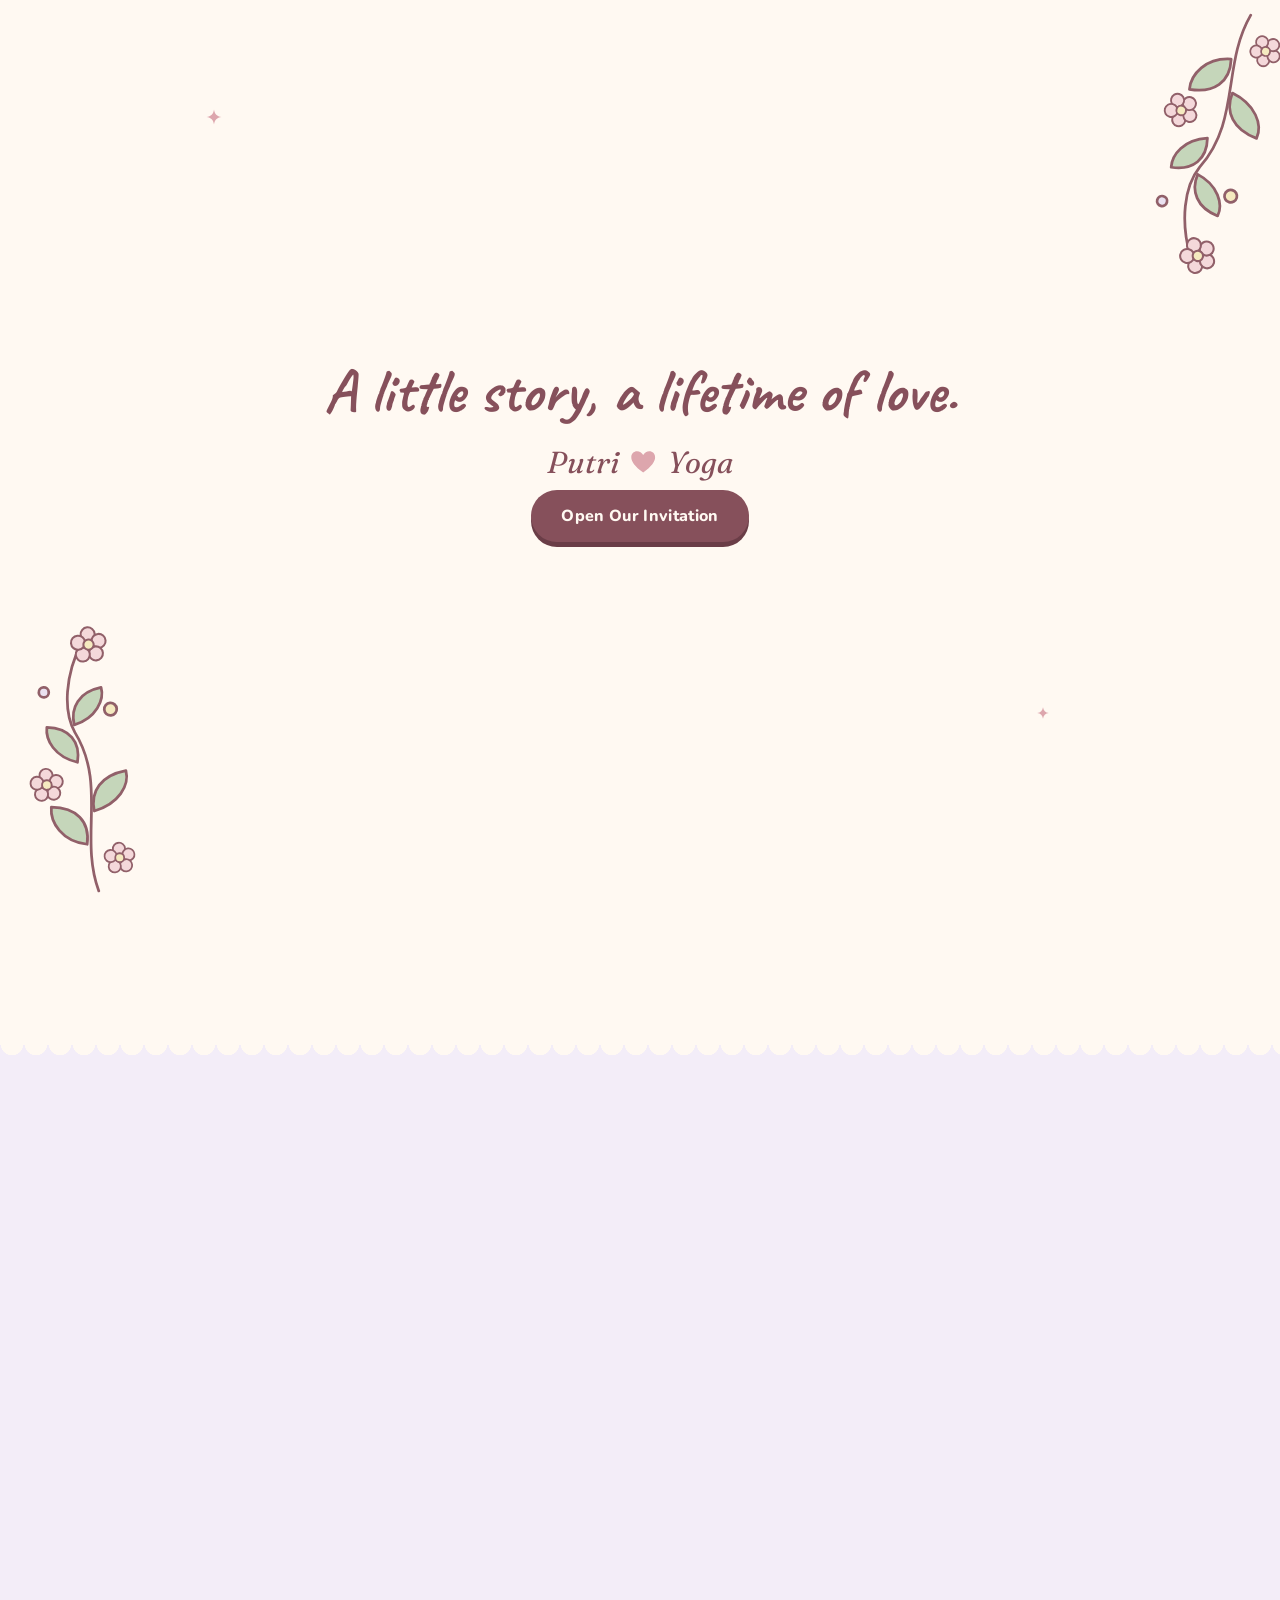
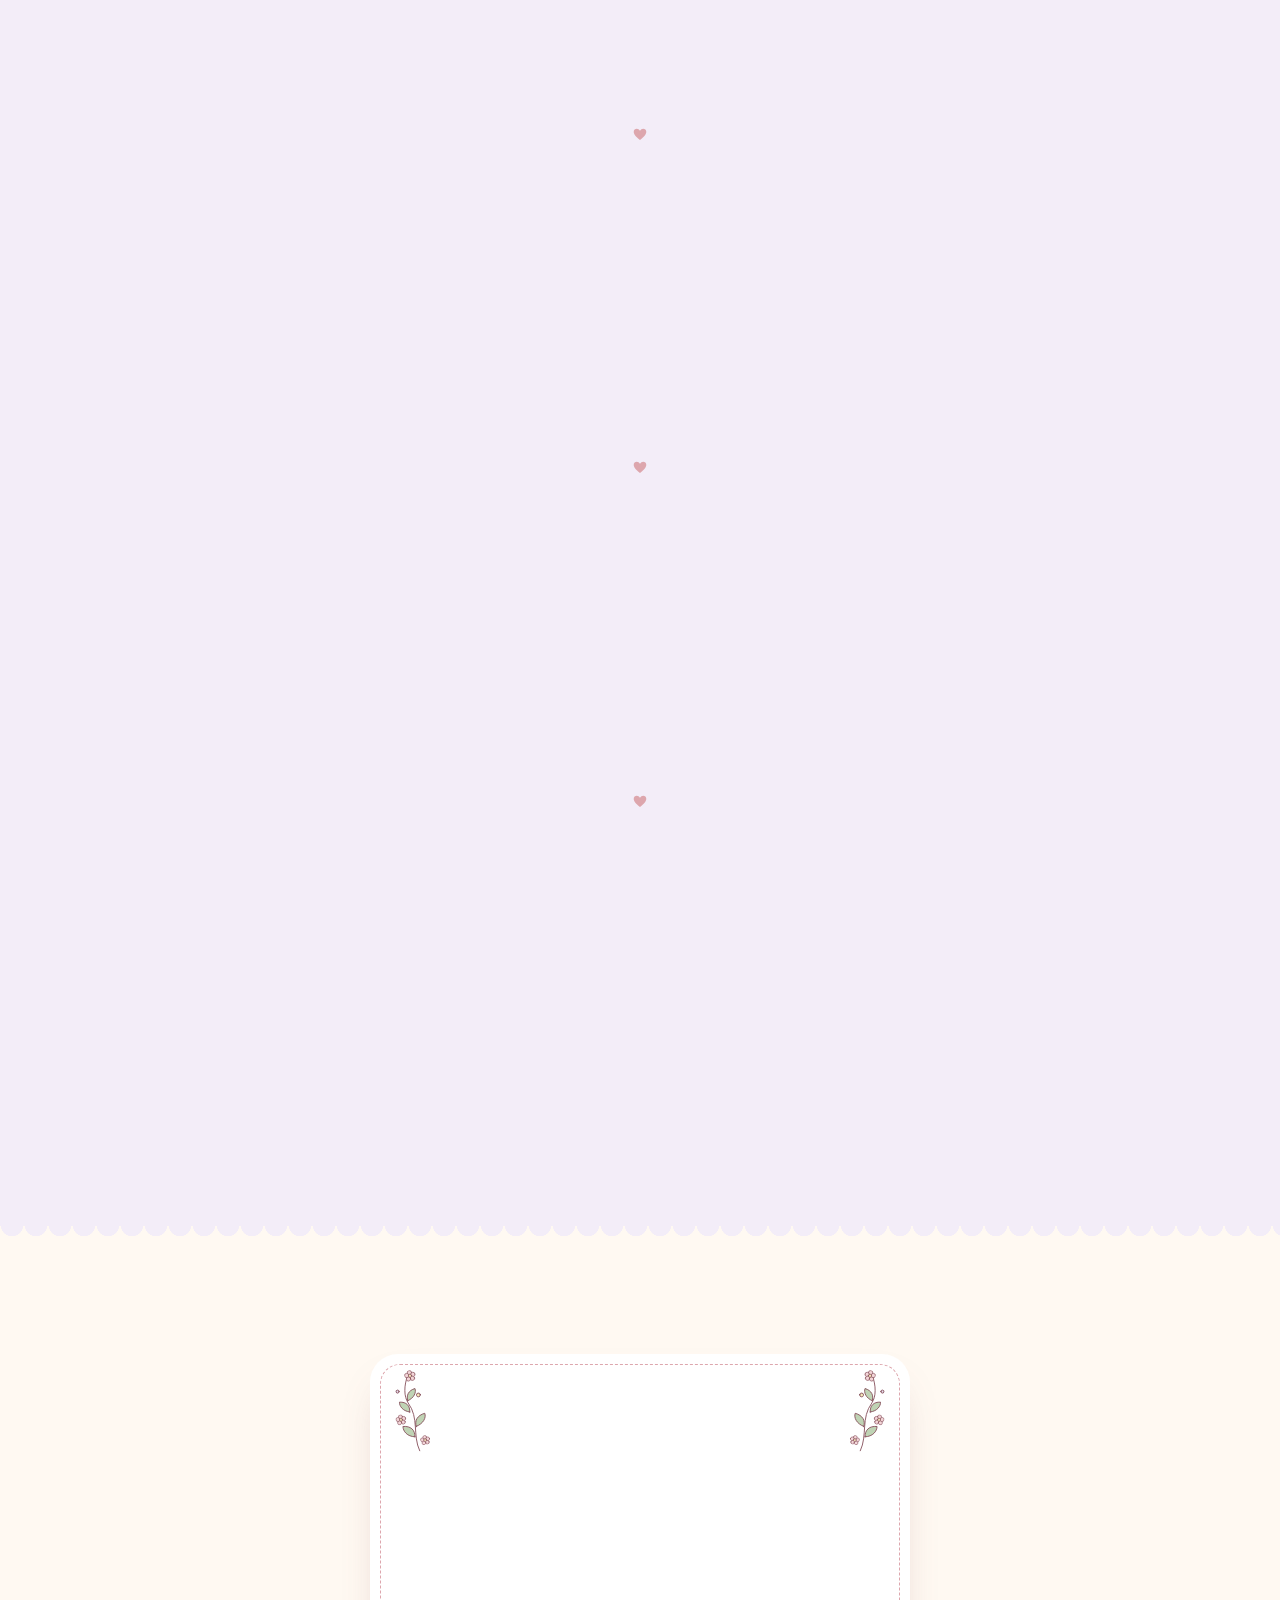
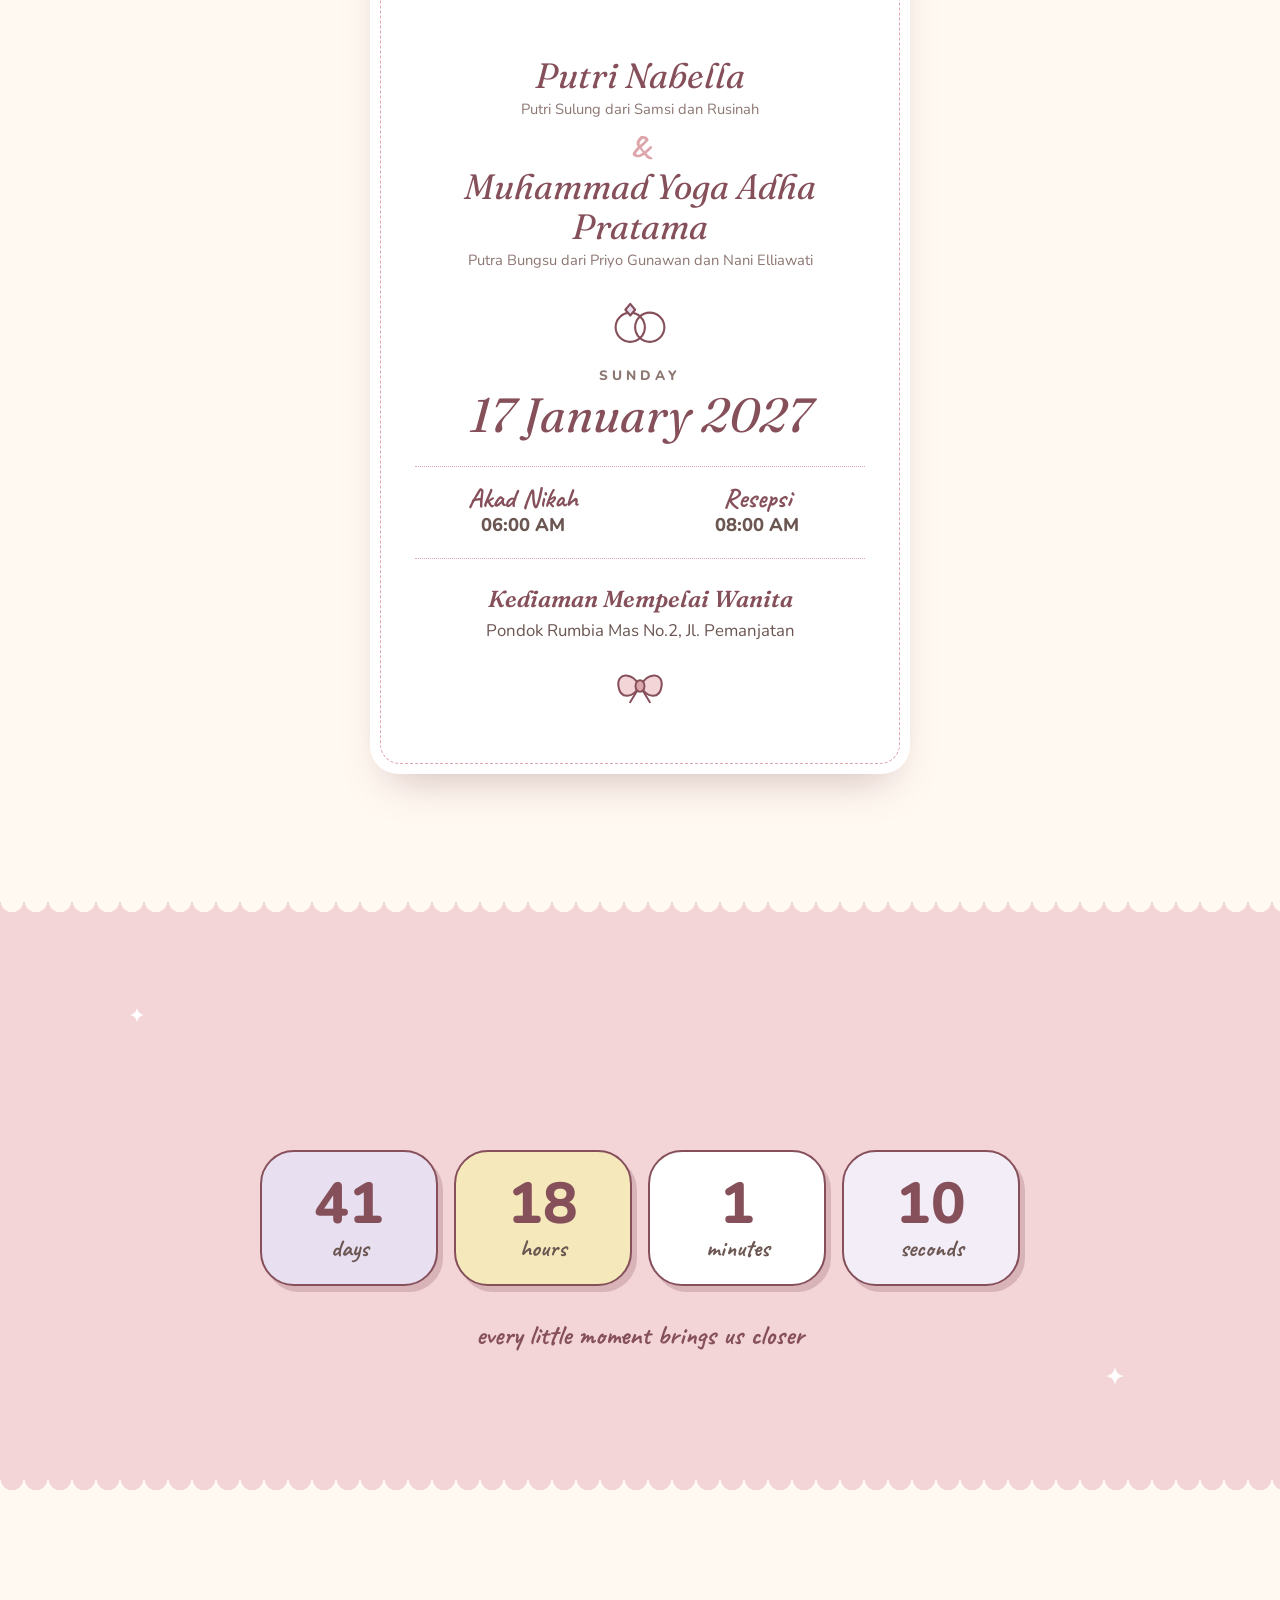
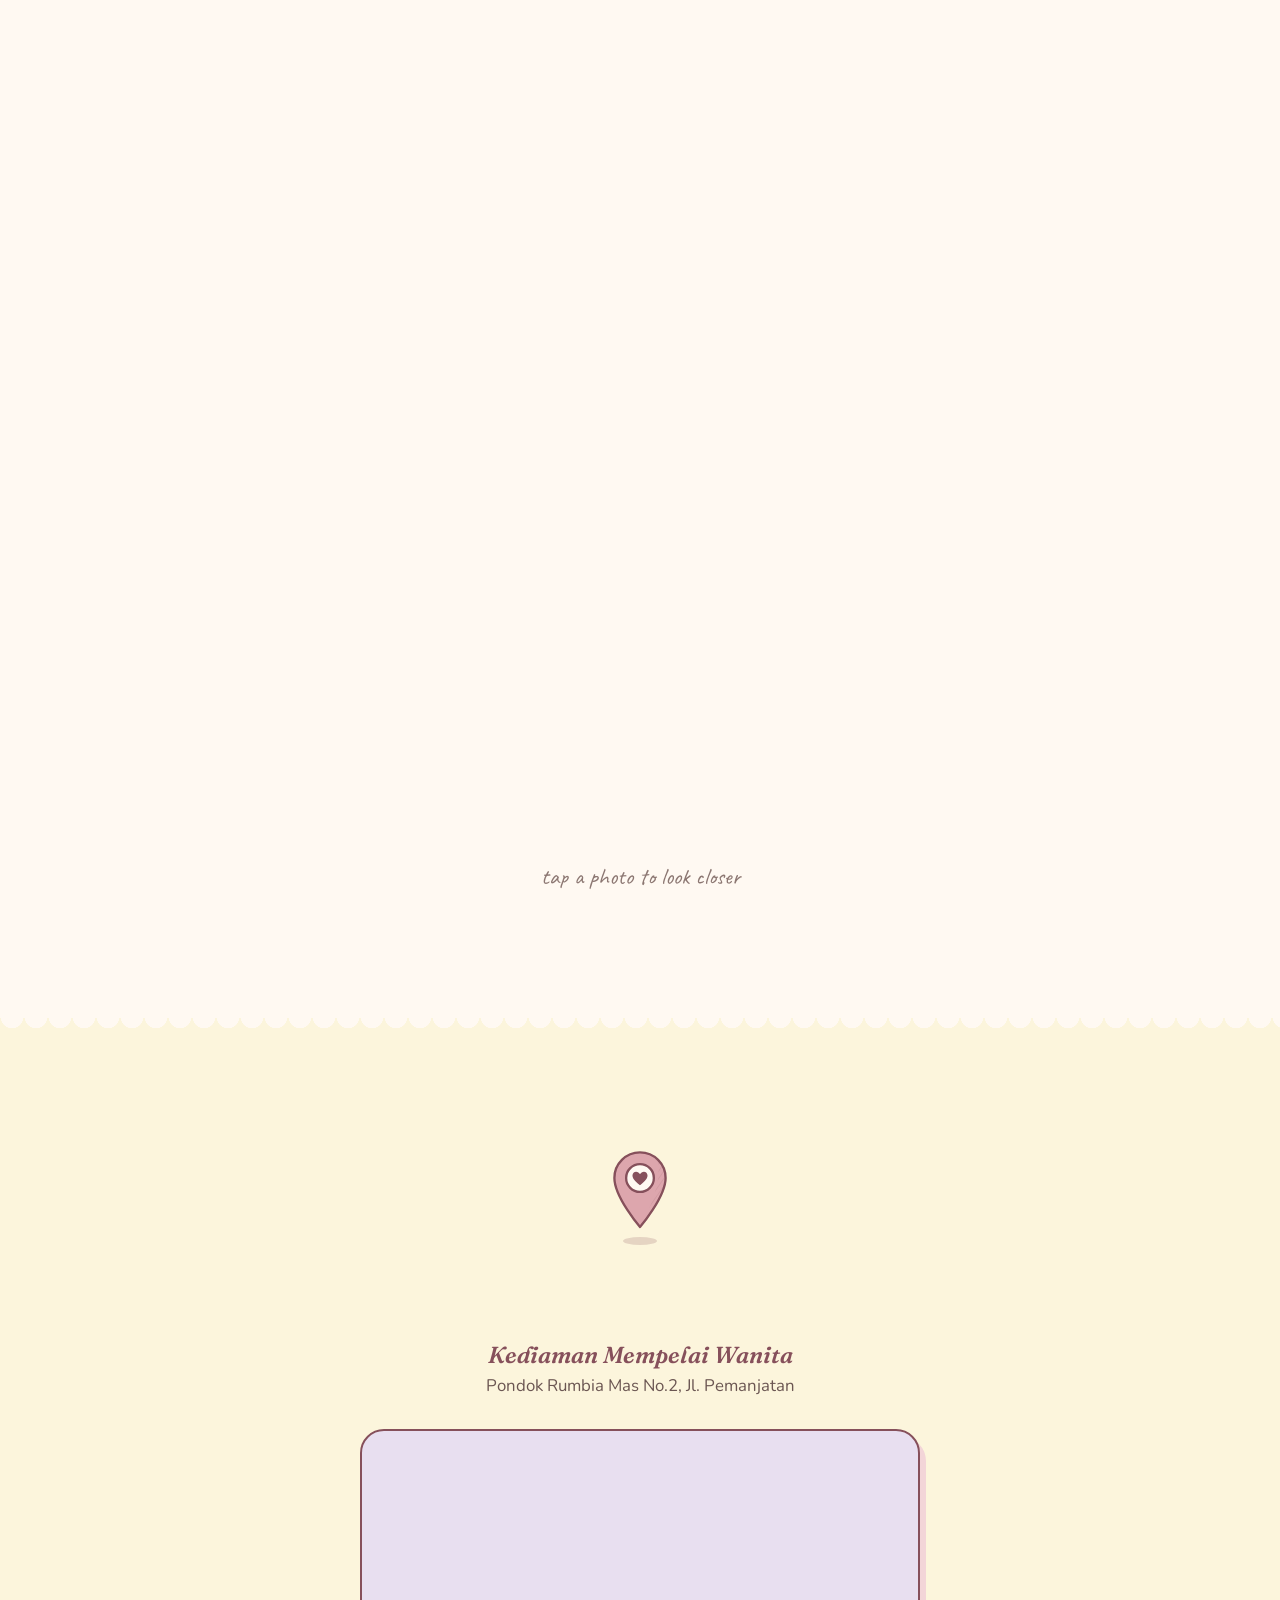
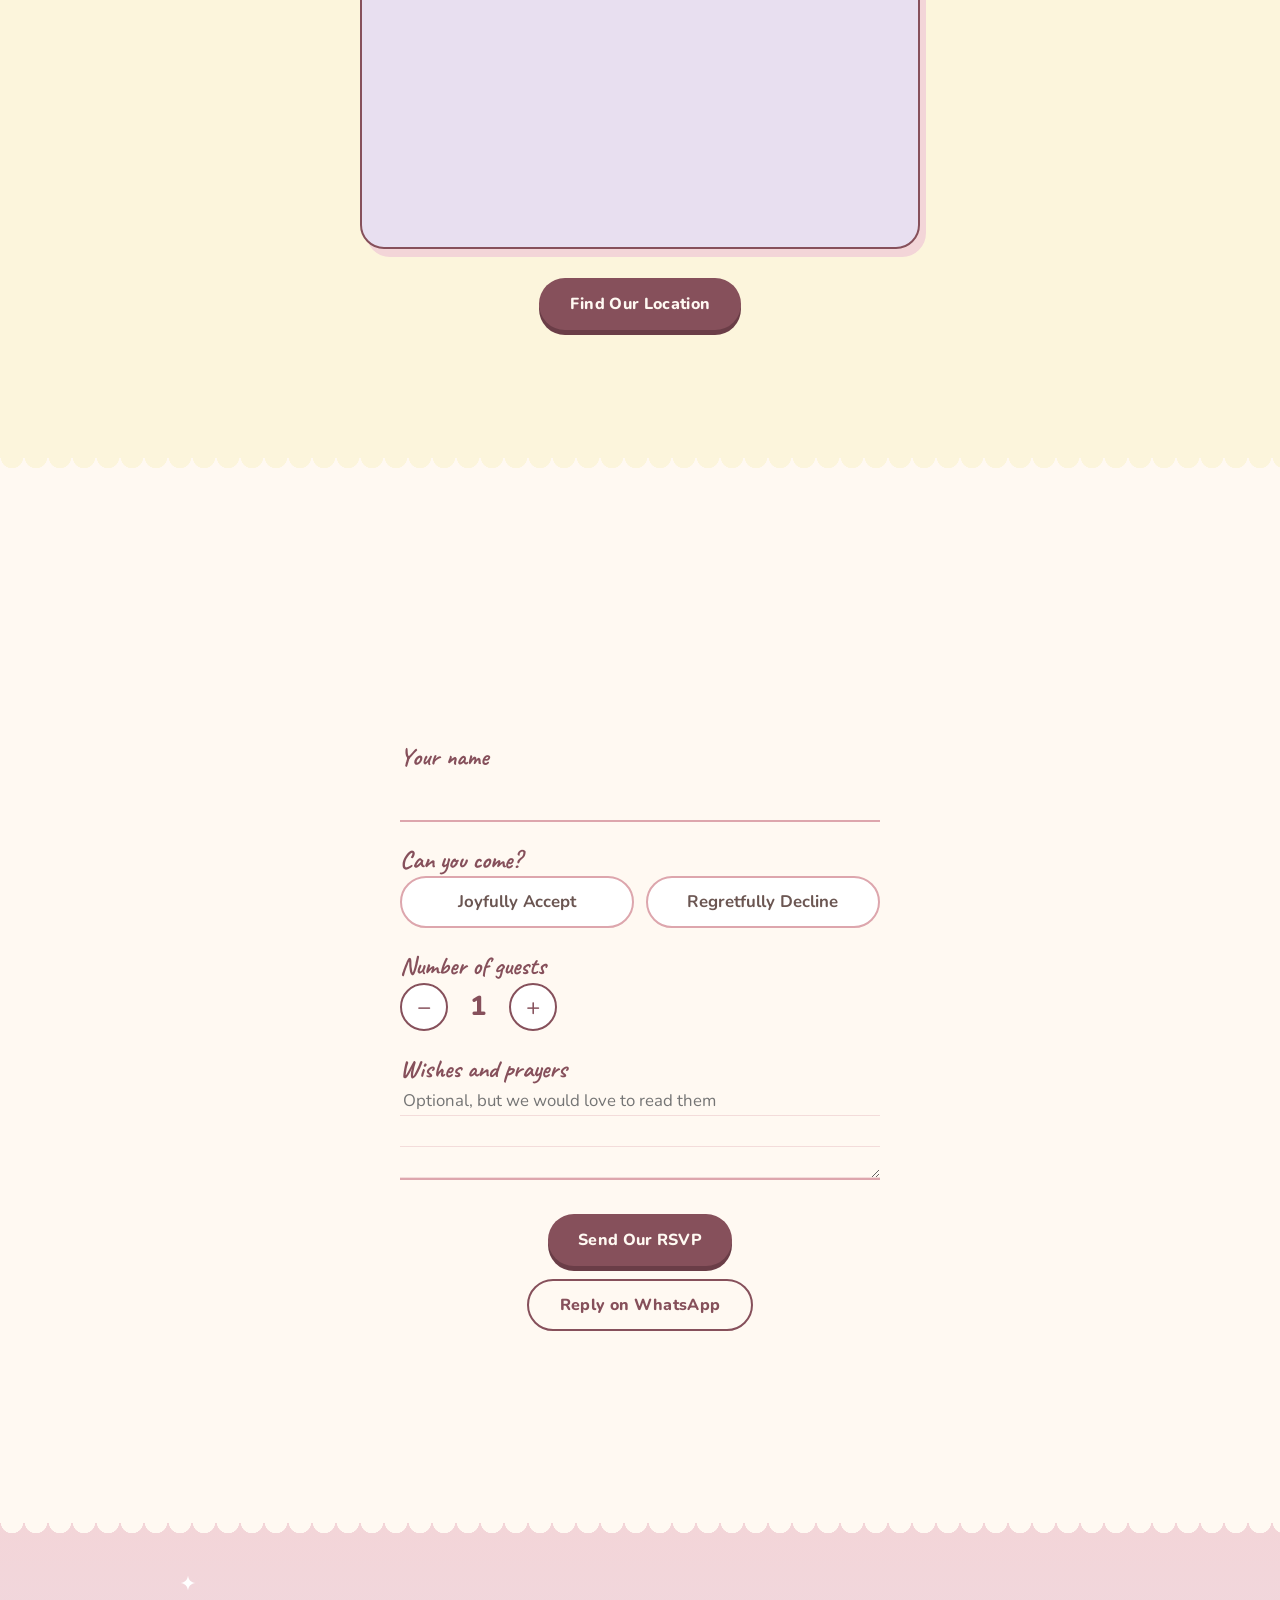
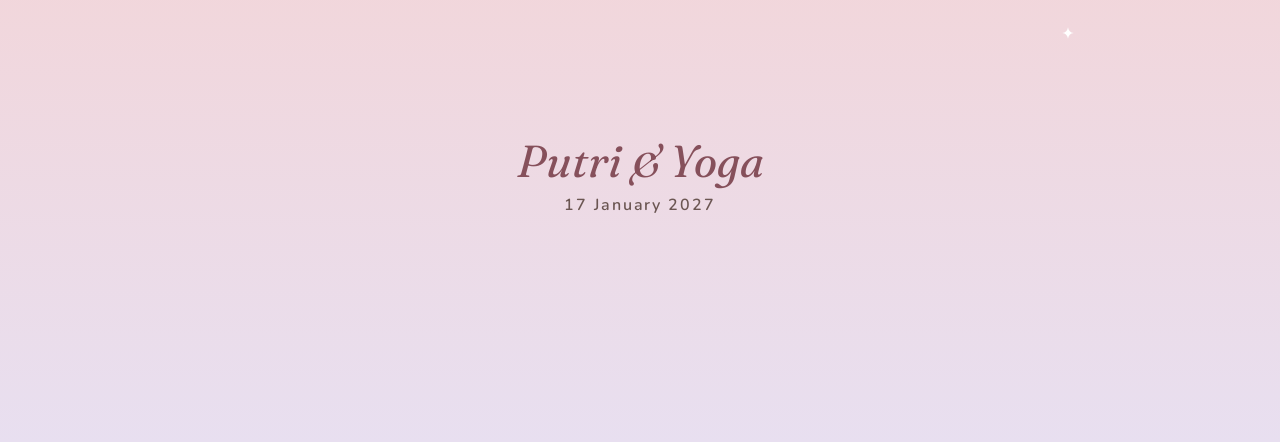
==== commit f2d05aa3: "progress" ====
--- a/mixed.html
+++ b/mixed.html
@@ -278,329 +278,6 @@
             color="#DDA6AD"
           />
         </symbol>
-
-        <!-- ======= THE BRIDE (hand-drawn digital portrait, replace colors/hair to match) ======= -->
-        <symbol id="bride" viewBox="0 0 160 340">
-          <path
-            class="ln"
-            d="M80 30C26 30 16 120 22 232C50 250 110 250 138 232C144 120 134 30 80 30Z"
-            fill="#E8DFF0"
-            fill-opacity=".8"
-          />
-          <path
-            class="ln"
-            d="M80 38C40 38 30 84 34 140C36 168 54 176 60 160L100 160C106 176 124 168 126 140C130 84 120 38 80 38Z"
-            fill="#7A5650"
-          />
-          <rect x="72" y="132" width="16" height="22" fill="#FBE3D3" />
-          <path
-            class="ln"
-            d="M62 146L98 146C102 186 116 244 140 316C108 330 52 330 20 316C44 244 58 186 62 146Z"
-            fill="#FFFDF8"
-          />
-          <path
-            d="M98 146C102 186 116 244 140 316C128 322 118 324 108 326C114 262 108 196 98 146Z"
-            fill="url(#hatch)"
-          />
-          <path
-            class="ln"
-            stroke-width="1.6"
-            opacity=".55"
-            d="M28 302C50 314 110 314 132 302"
-            fill="none"
-          />
-          <path
-            class="ln"
-            d="M60 176C74 184 86 184 100 176L103 190C86 198 74 198 57 190Z"
-            fill="#DDA6AD"
-          />
-          <use href="#i-bow" x="62" y="176" width="36" height="24" />
-          <ellipse
-            class="ln"
-            cx="52"
-            cy="190"
-            rx="10"
-            ry="34"
-            transform="rotate(14 52 190)"
-            fill="#FFFDF8"
-          />
-          <ellipse
-            class="ln"
-            cx="108"
-            cy="190"
-            rx="10"
-            ry="34"
-            transform="rotate(-14 108 190)"
-            fill="#FFFDF8"
-          />
-          <!-- bouquet -->
-          <ellipse
-            class="ln"
-            stroke-width="1.8"
-            cx="62"
-            cy="236"
-            rx="14"
-            ry="6"
-            transform="rotate(-28 62 236)"
-            fill="#BFD3B4"
-          />
-          <ellipse
-            class="ln"
-            stroke-width="1.8"
-            cx="98"
-            cy="236"
-            rx="14"
-            ry="6"
-            transform="rotate(28 98 236)"
-            fill="#BFD3B4"
-          />
-          <circle
-            class="ln"
-            stroke-width="1.8"
-            cx="80"
-            cy="226"
-            r="11"
-            fill="#F3A9B2"
-          />
-          <circle
-            class="ln"
-            stroke-width="1.8"
-            cx="66"
-            cy="238"
-            r="10"
-            fill="#CDBBE3"
-          />
-          <circle
-            class="ln"
-            stroke-width="1.8"
-            cx="94"
-            cy="238"
-            r="10"
-            fill="#F5E9BB"
-          />
-          <circle cx="80" cy="226" r="3" fill="#86505B" opacity=".6" />
-          <circle class="ln" cx="68" cy="248" r="6.5" fill="#FBE3D3" />
-          <circle class="ln" cx="92" cy="248" r="6.5" fill="#FBE3D3" />
-          <!-- head -->
-          <ellipse class="ln" cx="80" cy="100" rx="42" ry="40" fill="#FBE3D3" />
-          <path
-            class="ln"
-            d="M38 94C42 56 68 50 80 58C92 50 118 56 122 94C108 80 96 72 80 72C64 74 52 80 38 94Z"
-            fill="#7A5650"
-          />
-          <use href="#i-flower" x="40" y="46" width="22" height="22" />
-          <use href="#i-flower" x="96" y="46" width="22" height="22" />
-          <circle
-            class="ln"
-            stroke-width="1.6"
-            cx="80"
-            cy="54"
-            r="6"
-            fill="#F5E9BB"
-          />
-          <ellipse cx="64" cy="106" rx="3.3" ry="4.3" fill="#4A3333" />
-          <ellipse cx="96" cy="106" rx="3.3" ry="4.3" fill="#4A3333" />
-          <circle cx="65" cy="104.5" r="1.2" fill="#fff" />
-          <circle cx="97" cy="104.5" r="1.2" fill="#fff" />
-          <path
-            class="ln"
-            stroke-width="1.6"
-            d="M58 101L54 98M102 101L106 98"
-            fill="none"
-          />
-          <path
-            class="ln"
-            stroke-width="1.8"
-            d="M57 94Q64 90 71 93M89 93Q96 90 103 94"
-            fill="none"
-            opacity=".7"
-          />
-          <circle cx="54" cy="118" r="7" fill="#F0A9B0" opacity=".55" />
-          <circle cx="106" cy="118" r="7" fill="#F0A9B0" opacity=".55" />
-          <path
-            class="ln"
-            stroke-width="2"
-            d="M72 121Q80 129 88 121"
-            fill="none"
-          />
-        </symbol>
-
-        <!-- ======= THE GROOM ======= -->
-        <symbol id="groom" viewBox="0 0 150 340">
-          <rect
-            class="ln"
-            x="48"
-            y="252"
-            width="20"
-            height="68"
-            rx="9"
-            fill="#B7A9CC"
-          />
-          <rect
-            class="ln"
-            x="82"
-            y="252"
-            width="20"
-            height="68"
-            rx="9"
-            fill="#B7A9CC"
-          />
-          <ellipse class="ln" cx="56" cy="326" rx="16" ry="8" fill="#86505B" />
-          <ellipse class="ln" cx="94" cy="326" rx="16" ry="8" fill="#86505B" />
-          <rect
-            class="ln"
-            x="14"
-            y="150"
-            width="24"
-            height="106"
-            rx="12"
-            fill="#CFC3E0"
-            transform="rotate(5 26 150)"
-          />
-          <rect
-            class="ln"
-            x="112"
-            y="150"
-            width="24"
-            height="106"
-            rx="12"
-            fill="#CFC3E0"
-            transform="rotate(-5 124 150)"
-          />
-          <circle class="ln" cx="22" cy="264" r="8" fill="#F6D9C2" />
-          <circle class="ln" cx="128" cy="264" r="8" fill="#F6D9C2" />
-          <rect x="68" y="130" width="14" height="24" fill="#F6D9C2" />
-          <path
-            class="ln"
-            d="M36 152C36 144 52 142 75 142C98 142 114 144 114 152L118 270C98 280 52 280 32 270Z"
-            fill="#CFC3E0"
-          />
-          <path
-            d="M96 150L118 270C108 274 100 277 92 278Z"
-            fill="url(#hatch)"
-          />
-          <path class="ln" d="M60 144L75 216L90 144Z" fill="#FFFDF8" />
-          <path
-            class="ln"
-            d="M60 144L72 192L52 172Z M90 144L78 192L98 172Z"
-            fill="#B7A9CC"
-          />
-          <path
-            class="ln"
-            d="M75 160L60 152L60 168Z M75 160L90 152L90 168Z"
-            fill="#86505B"
-          />
-          <circle
-            class="ln"
-            stroke-width="1.6"
-            cx="75"
-            cy="160"
-            r="4"
-            fill="#DDA6AD"
-          />
-          <circle cx="75" cy="208" r="2" fill="#86505B" />
-          <circle cx="75" cy="226" r="2" fill="#86505B" />
-          <use href="#i-flower" x="92" y="172" width="16" height="16" />
-          <!-- head -->
-          <g transform="translate(0 8)">
-            <circle class="ln" cx="30" cy="96" r="7" fill="#F6D9C2" />
-            <circle class="ln" cx="120" cy="96" r="7" fill="#F6D9C2" />
-            <ellipse
-              class="ln"
-              cx="75"
-              cy="92"
-              rx="44"
-              ry="42"
-              fill="#F6D9C2"
-            />
-            <path
-              class="ln"
-              d="M31 88C26 44 58 32 78 36C104 34 124 54 119 90C112 70 98 62 80 62C62 62 42 70 31 88Z"
-              fill="#4F3A36"
-            />
-            <ellipse cx="60" cy="98" rx="3.3" ry="4.3" fill="#4A3333" />
-            <ellipse cx="90" cy="98" rx="3.3" ry="4.3" fill="#4A3333" />
-            <circle cx="61" cy="96.5" r="1.2" fill="#fff" />
-            <circle cx="91" cy="96.5" r="1.2" fill="#fff" />
-            <path
-              class="ln"
-              stroke-width="2"
-              d="M52 87Q60 83 67 87M83 87Q90 83 98 87"
-              fill="none"
-              opacity=".75"
-            />
-            <circle cx="49" cy="112" r="7" fill="#F0A9B0" opacity=".55" />
-            <circle cx="101" cy="112" r="7" fill="#F0A9B0" opacity=".55" />
-            <path
-              class="ln"
-              stroke-width="2"
-              d="M64 111Q75 124 86 111Z"
-              fill="#fff"
-            />
-            <g class="glasses" style="display: none">
-              <circle
-                class="ln"
-                stroke-width="2"
-                cx="60"
-                cy="98"
-                r="11"
-                fill="none"
-              />
-              <circle
-                class="ln"
-                stroke-width="2"
-                cx="90"
-                cy="98"
-                r="11"
-                fill="none"
-              />
-              <path class="ln" stroke-width="2" d="M71 97H79" fill="none" />
-            </g>
-          </g>
-        </symbol>
-
-        <!-- ======= THE COUPLE (composed from bride + groom) ======= -->
-        <symbol id="couple" viewBox="0 0 310 350">
-          <ellipse
-            cx="155"
-            cy="338"
-            rx="112"
-            ry="8"
-            fill="#DDA6AD"
-            opacity=".35"
-          />
-          <g transform="rotate(3 94 340)">
-            <use href="#bride" x="14" y="8" width="160" height="340" />
-          </g>
-          <g transform="rotate(-3 227 340)">
-            <use href="#groom" x="146" y="-26" width="162" height="367" />
-          </g>
-          <use
-            href="#i-heart"
-            x="140"
-            y="34"
-            width="24"
-            height="24"
-            color="#DDA6AD"
-            class="bob"
-          />
-          <use
-            href="#i-sparkle"
-            x="262"
-            y="22"
-            width="14"
-            height="14"
-            color="#E7CF7A"
-          />
-          <use
-            href="#i-sparkle"
-            x="30"
-            y="30"
-            width="12"
-            height="12"
-            color="#DDA6AD"
-          />
-        </symbol>
       </defs>
     </svg>
 
@@ -637,7 +314,7 @@
     <!-- =====================================================================
      SECTION 1 — OPENING ENVELOPE
      ===================================================================== -->
-    <section id="intro" aria-label="Opening">
+    <!-- <section id="intro" aria-label="Opening">
       <svg
         class="intro-corner"
         style="left: -14px; bottom: 8%; transform: rotate(-10deg)"
@@ -677,19 +354,80 @@
         data-words="A little story, a lifetime of love."
       ></h2>
 
-      <div class="stage" id="stage">lorem</div>
-
-      <p class="intro-names">
-        <span data-cfg="bride"></span
-        ><svg class="ic" viewBox="0 0 24 24" aria-label="and">
-          <use href="#i-heart" /></svg
-        ><span data-cfg="groom"></span>
-      </p>
-      <button id="openBtn" class="btn intro-btn" type="button">
-        Open Our Invitation
-      </button>
+      <div class="stage" id="stage">
+        <p class="intro-names">
+          <span data-cfg="bride"></span
+          ><svg class="ic" viewBox="0 0 24 24" aria-label="and">
+            <use href="#i-heart" /></svg
+          ><span data-cfg="groom"></span>
+        </p>
+        <button id="openBtn" class="btn intro-btn" type="button">
+          Open Our Invitation
+        </button>
+      </div>
+    </section> -->
+    <section id="intro" aria-label="Opening">
+      <svg
+        class="intro-corner"
+        style="
+          left: 0;
+          bottom: 0;
+          width: clamp(90px, 26vw, 150px);
+          transform: rotate(-5deg);
+        "
+        viewBox="0 0 120 220"
+        aria-hidden="true"
+      >
+        <use href="#i-branch" />
+      </svg>
+      <svg
+        class="intro-corner"
+        style="
+          right: 0;
+          top: 0;
+          width: clamp(90px, 26vw, 150px);
+          transform: scaleX(-1) rotate(165deg);
+        "
+        viewBox="0 0 120 220"
+        aria-hidden="true"
+      >
+        <use href="#i-branch" />
+      </svg>
+      <svg
+        class="twinkle"
+        style="left: 16%; top: 12%; width: 18px; height: 18px"
+        viewBox="0 0 24 24"
+        aria-hidden="true"
+      >
+        <use href="#i-sparkle" />
+      </svg>
+      <svg
+        class="twinkle"
+        style="right: 18%; bottom: 20%; width: 14px; height: 14px; --dl: 1.2s"
+        viewBox="0 0 24 24"
+        aria-hidden="true"
+      >
+        <use href="#i-sparkle" />
+      </svg>
+
+      <h2
+        class="intro-title"
+        id="introTitle"
+        data-words="A little story, a lifetime of love."
+      ></h2>
+
+      <div class="stage" id="stage">
+        <p class="intro-names">
+          <span data-cfg="bride"></span
+          ><svg class="ic" viewBox="0 0 24 24" aria-label="and">
+            <use href="#i-heart" /></svg
+          ><span data-cfg="groom"></span>
+        </p>
+        <button id="openBtn" class="btn intro-btn" type="button">
+          Open Our Invitation
+        </button>
+      </div>
     </section>
-
     <main id="site">
       <!-- =====================================================================
      SECTION 2 — WEDDING COVER
--- a/style.css
+++ b/style.css
@@ -306,6 +306,7 @@
 /* =====================================================================
    4. OPENING / ENVELOPE
    ===================================================================== */
+
 #intro {
   position: fixed;
   inset: 0;
@@ -315,125 +316,76 @@
   flex-direction: column;
   align-items: center;
   justify-content: center;
-  gap: clamp(0.3rem, 1.6svh, 1.1rem);
-  padding: 1rem;
+  gap: 1.2rem;
+  padding: 1.5rem;
   overflow: hidden;
   text-align: center;
-  clip-path: circle(150% at 50% 56%);
+  clip-path: circle(150% at 50% 50%);
   transition: clip-path 1.5s cubic-bezier(0.7, 0, 0.25, 1);
 }
 #intro.leaving {
-  clip-path: circle(0% at 50% 58%);
+  clip-path: circle(0% at 50% 50%);
 }
 .intro-title {
   font-family: var(--hand);
   font-weight: 700;
   color: var(--burg);
-  font-size: clamp(2.2rem, 9vw, 3.5rem);
-  line-height: 1.05;
-  max-width: 11em;
+  font-size: clamp(2.4rem, 9vw, 3.8rem);
+  line-height: 1.1;
+  max-width: 12em;
   position: relative;
   z-index: 2;
   text-wrap: balance;
+  opacity: 0;
+  transform: translateY(16px);
+  transition:
+    opacity 1s ease 0.2s,
+    transform 1s ease 0.2s;
+}
+#intro.ready .intro-title {
+  opacity: 1;
+  transform: none;
 }
 .intro-names {
-  font: italic 400 clamp(1.3rem, 5vw, 1.7rem)/1.2 var(--serif);
+  font: italic 400 clamp(1.4rem, 5vw, 1.9rem)/1.2 var(--serif);
   color: var(--burg);
   position: relative;
   z-index: 2;
+  opacity: 0;
+  transform: translateY(16px);
+  transition:
+    opacity 1s ease 0.4s,
+    transform 1s ease 0.4s;
+}
+#intro.ready .intro-names {
+  opacity: 1;
+  transform: none;
 }
 .intro-names .ic {
   color: var(--rose);
-  margin: 0 0.25em;
+  margin: 0 0.3em;
 }
 .intro-corner {
   position: absolute;
-  width: clamp(60px, 18vw, 100px);
   opacity: 0.9;
-}
-.stage {
-  --W: min(340px, 80vw, 42svh);
-  position: relative;
-  width: var(--W);
-  height: calc(var(--W) * 1.22);
-  perspective: 900px;
-  z-index: 2;
-  opacity: 0;
-  transition: opacity 1.4s ease 0.5s;
-}
-#intro.ready .stage {
-  opacity: 1;
-}
-.stage .couple {
-  position: absolute;
-  left: 7%;
-  width: 86%;
-  bottom: calc(var(--W) * 0.1);
-  transition: transform 1.1s cubic-bezier(0.3, 1.5, 0.5, 1);
-  z-index: 2;
-}
-#intro.rise .couple {
-  transform: translateY(calc(var(--W) * -0.16));
-}
-.env {
-  position: absolute;
-  left: 0;
-  bottom: 0;
-  width: 100%;
-  aspect-ratio: 340/160;
-}
-.env svg {
-  display: block;
-  width: 100%;
-  height: auto;
-}
-.env > svg:first-child {
-  position: relative;
-  z-index: 3;
-}
-.env-flap {
-  position: absolute;
-  left: 0;
-  top: 0;
-  width: 100%;
-  transform-origin: 50% 0;
-  transition: transform 0.9s ease;
-  z-index: 4;
-}
-#intro.opening .env-flap {
-  transform: rotateX(180deg);
-}
-#intro.flap-back .env-flap {
+  pointer-events: none;
   z-index: 1;
-}
-.env .env-seal {
-  position: absolute;
-  left: 50%;
-  top: calc(var(--W) * 0.294 - 22px);
-  width: 34px;
-  margin-left: -17px;
-  z-index: 5;
-  color: var(--burg);
-  transition:
-    opacity 0.3s,
-    transform 0.5s;
-}
-#intro.opening .env-seal {
-  opacity: 0;
-  transform: scale(1.6);
 }
 .intro-btn {
   opacity: 0;
+  transform: translateY(16px);
   transition:
-    opacity 1s ease 2.2s,
+    opacity 1s ease 0.6s,
+    transform 1s ease 0.6s,
     transform 0.2s,
     box-shadow 0.2s;
   position: relative;
   z-index: 2;
-  margin-top: 0.4rem;
+  margin-top: 0.6rem;
 }
 #intro.ready .intro-btn {
   opacity: 1;
+  transform: none;
 }
 .burst {
   position: absolute;
@@ -1328,498 +1280,3 @@
     stroke-dashoffset: 0;
   }
 }
-/* =========================================
-   INTRO — FULL SCREEN LOVE STORY
-========================================= */
-
-.intro-scene {
-  position: relative;
-  isolation: isolate;
-
-  width: 100%;
-  min-height: 100svh;
-
-  display: flex;
-  align-items: center;
-  justify-content: center;
-
-  padding: clamp(35px, 6vh, 75px) 24px;
-
-  overflow: hidden;
-
-  background:
-    radial-gradient(
-      circle at 50% 45%,
-      rgba(255, 250, 242, 0.95) 0%,
-      rgba(250, 229, 226, 0.8) 45%,
-      transparent 75%
-    ),
-    var(--cream);
-
-  text-align: center;
-}
-
-/* Subtle inner frame */
-
-.intro-scene::before {
-  content: "";
-
-  position: absolute;
-  inset: 18px;
-
-  border: 1px solid rgba(185, 111, 126, 0.28);
-
-  pointer-events: none;
-  z-index: -1;
-}
-
-.intro-scene::after {
-  content: "";
-
-  position: absolute;
-
-  width: min(75vw, 700px);
-  aspect-ratio: 1;
-
-  border: 1px dashed rgba(185, 111, 126, 0.18);
-  border-radius: 50%;
-
-  pointer-events: none;
-  z-index: -1;
-
-  animation: introRotate 100s linear infinite;
-}
-
-/* Main content */
-
-.intro-content {
-  width: min(100%, 1100px);
-  min-height: calc(100svh - 100px);
-
-  display: grid;
-
-  grid-template-rows: auto minmax(220px, 1fr) auto;
-
-  align-items: center;
-  justify-items: center;
-
-  position: relative;
-  z-index: 2;
-
-  gap: clamp(15px, 3vh, 30px);
-}
-
-/* Heading */
-
-.intro-heading {
-  width: 100%;
-  max-width: 850px;
-
-  display: flex;
-  flex-direction: column;
-  align-items: center;
-
-  gap: 12px;
-}
-
-.intro-eyebrow {
-  font-family: var(--font-mono);
-  font-size: clamp(9px, 1.1vw, 12px);
-
-  letter-spacing: 0.28em;
-  line-height: 1.8;
-
-  color: var(--muted);
-}
-
-.intro-title {
-  max-width: 850px;
-  margin: 0;
-
-  font-family: var(--font-heading);
-  font-size: clamp(2.7rem, 7vw, 6rem);
-
-  font-weight: 400;
-  line-height: 1.05;
-
-  letter-spacing: -0.045em;
-
-  color: var(--wine);
-
-  text-wrap: balance;
-}
-
-.intro-subtitle {
-  max-width: 450px;
-  margin: 5px auto 0;
-
-  font-family: var(--font-script);
-  font-size: clamp(13px, 1.8vw, 19px);
-
-  line-height: 1.8;
-
-  color: var(--rose);
-}
-
-/* Main stage */
-
-.intro-stage {
-  width: 100%;
-  min-height: 260px;
-
-  display: flex;
-  flex-direction: column;
-
-  align-items: center;
-  justify-content: center;
-
-  position: relative;
-}
-
-.stage {
-  width: min(100%, 600px);
-  min-height: 250px;
-
-  display: flex;
-  align-items: center;
-  justify-content: center;
-
-  position: relative;
-}
-
-.stage-caption {
-  position: absolute;
-  bottom: 0;
-
-  font-family: var(--font-mono);
-  font-size: 9px;
-
-  letter-spacing: 0.2em;
-
-  color: var(--muted);
-}
-
-/* Couple names + button */
-
-.intro-footer {
-  width: 100%;
-
-  display: flex;
-  flex-direction: column;
-
-  align-items: center;
-  justify-content: center;
-
-  gap: 18px;
-}
-
-.intro-names {
-  display: flex;
-  align-items: center;
-  justify-content: center;
-  flex-wrap: wrap;
-
-  gap: 14px;
-
-  margin: 0;
-
-  font-family: var(--font-script);
-  font-size: clamp(18px, 3vw, 28px);
-
-  color: var(--wine);
-}
-
-.intro-heart {
-  width: 21px;
-  height: 21px;
-
-  fill: var(--rose);
-  stroke: var(--rose);
-
-  animation: introHeartbeat 2s ease-in-out infinite;
-}
-
-.intro-btn {
-  min-width: 220px;
-  min-height: 52px;
-
-  display: inline-flex;
-  align-items: center;
-  justify-content: center;
-
-  gap: 12px;
-
-  border-radius: 3px;
-
-  font-family: var(--font-mono);
-  font-size: 11px;
-
-  letter-spacing: 0.12em;
-
-  transition: all 0.3s ease;
-}
-
-.intro-btn:hover {
-  transform: translateY(-4px);
-}
-
-.btn-heart {
-  font-size: 17px;
-  animation: introHeartbeat 2s infinite;
-}
-
-.intro-date {
-  font-family: var(--font-mono);
-  font-size: 9px;
-
-  letter-spacing: 0.2em;
-
-  color: var(--muted);
-}
-
-/* Floral corners */
-
-.intro-corner {
-  position: absolute;
-
-  width: clamp(100px, 15vw, 210px);
-  height: auto;
-
-  color: var(--rose);
-
-  opacity: 0.65;
-
-  pointer-events: none;
-  z-index: 1;
-}
-
-.corner-left {
-  left: -25px;
-  bottom: -15px;
-
-  transform: rotate(-12deg);
-}
-
-.corner-right {
-  right: -25px;
-  top: -20px;
-
-  transform: scaleX(-1) rotate(160deg);
-}
-
-/* Sparkles */
-
-.twinkle {
-  position: absolute;
-
-  width: 20px;
-  height: 20px;
-
-  color: var(--rose);
-
-  animation: introTwinkle 3s ease-in-out infinite;
-  pointer-events: none;
-}
-
-.twinkle-one {
-  top: 16%;
-  left: 17%;
-}
-
-.twinkle-two {
-  right: 16%;
-  bottom: 22%;
-
-  width: 15px;
-  height: 15px;
-
-  animation-delay: 1s;
-}
-
-.twinkle-three {
-  right: 27%;
-  top: 13%;
-
-  width: 12px;
-  height: 12px;
-
-  animation-delay: 1.8s;
-}
-
-/* Bottom decoration */
-
-.intro-bottom-decoration {
-  position: absolute;
-
-  bottom: 24px;
-  left: 50%;
-
-  transform: translateX(-50%);
-
-  display: flex;
-  align-items: center;
-  gap: 20px;
-
-  color: var(--rose);
-  opacity: 0.65;
-
-  font-size: 14px;
-}
-
-/* Animations */
-
-@keyframes introRotate {
-  to {
-    transform: rotate(360deg);
-  }
-}
-
-@keyframes introTwinkle {
-  0%,
-  100% {
-    opacity: 0.35;
-    transform: scale(0.8) rotate(-10deg);
-  }
-
-  50% {
-    opacity: 1;
-    transform: scale(1.3) rotate(15deg);
-  }
-}
-
-@keyframes introHeartbeat {
-  0%,
-  100% {
-    transform: scale(1);
-  }
-
-  50% {
-    transform: scale(1.15);
-  }
-}
-
-/* Tablet */
-
-@media (max-width: 768px) {
-  .intro-content {
-    min-height: calc(100svh - 70px);
-    grid-template-rows: auto minmax(200px, 1fr) auto;
-  }
-
-  .intro-stage {
-    min-height: 220px;
-  }
-
-  .stage {
-    min-height: 210px;
-  }
-
-  .corner-left {
-    left: -45px;
-  }
-
-  .corner-right {
-    right: -45px;
-  }
-}
-
-/* Mobile */
-
-@media (max-width: 480px) {
-  .intro-scene {
-    padding: 45px 20px 65px;
-    min-height: 100svh;
-  }
-
-  .intro-scene::before {
-    inset: 10px;
-  }
-
-  .intro-content {
-    min-height: calc(100svh - 110px);
-    gap: 10px;
-  }
-
-  .intro-heading {
-    gap: 10px;
-  }
-
-  .intro-title {
-    font-size: clamp(2.5rem, 12vw, 3.8rem);
-    line-height: 1.08;
-  }
-
-  .intro-subtitle {
-    max-width: 280px;
-  }
-
-  .intro-stage {
-    min-height: 190px;
-  }
-
-  .stage {
-    min-height: 180px;
-  }
-
-  .intro-corner {
-    width: 115px;
-    opacity: 0.45;
-  }
-
-  .corner-left {
-    left: -48px;
-    bottom: 5%;
-  }
-
-  .corner-right {
-    right: -48px;
-    top: 2%;
-  }
-
-  .twinkle-one {
-    left: 8%;
-    top: 20%;
-  }
-
-  .twinkle-two {
-    right: 8%;
-    bottom: 24%;
-  }
-
-  .intro-bottom-decoration {
-    bottom: 18px;
-  }
-}
-
-/* Short screens */
-
-@media (max-height: 700px) and (min-width: 481px) {
-  .intro-content {
-    min-height: auto;
-    gap: 10px;
-  }
-
-  .intro-stage {
-    min-height: 190px;
-  }
-
-  .stage {
-    min-height: 175px;
-  }
-
-  .intro-scene {
-    padding-top: 35px;
-    padding-bottom: 45px;
-  }
-}
-
-/* Accessibility */
-
-@media (prefers-reduced-motion: reduce) {
-  .intro-scene::after,
-  .intro-heart,
-  .btn-heart,
-  .twinkle {
-    animation: none !important;
-  }
-}
